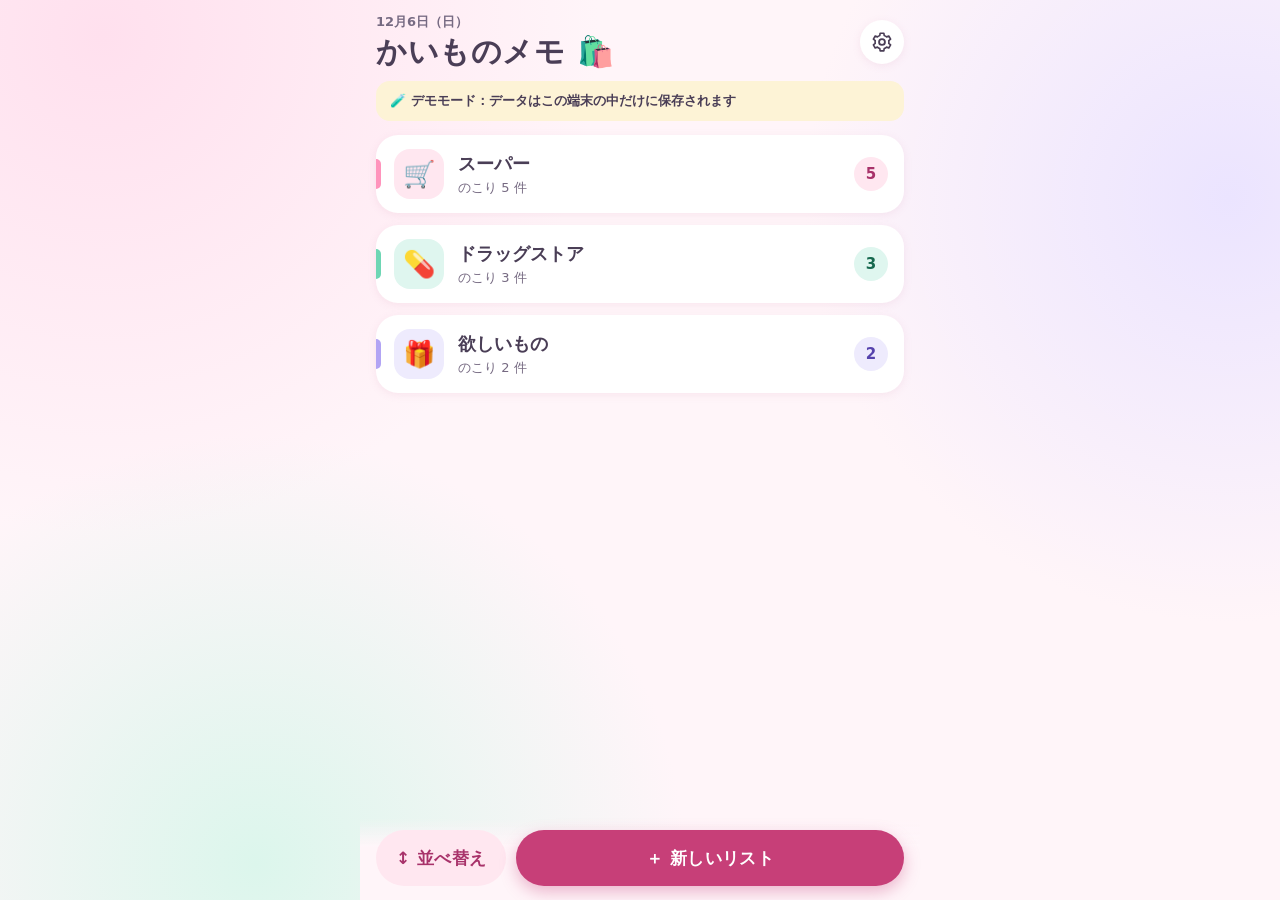
==== index.html @ 65da331c "かいものメモを更新" ====
<!doctype html>
<html lang="ja">
<head>
  <meta charset="utf-8">
  <meta name="viewport" content="width=device-width, initial-scale=1, viewport-fit=cover">
  <!-- 読み込んでよい場所を限定する（入力された文字がスクリプトとして動く攻撃を防ぐ） -->
  <meta http-equiv="Content-Security-Policy" content="default-src 'self'; script-src 'self' https://cdn.jsdelivr.net; style-src 'self' 'unsafe-inline' https://fonts.googleapis.com; font-src 'self' https://fonts.gstatic.com; img-src 'self' blob: data:; connect-src 'self' https://*.supabase.co wss://*.supabase.co https://cdn.jsdelivr.net https://fonts.googleapis.com https://fonts.gstatic.com; worker-src 'self'; manifest-src 'self'; base-uri 'self'; form-action 'self'">
  <title>かいものメモ</title>
  <meta name="description" content="家族で共有できる、買い物・欲しいものリスト">
  <meta name="theme-color" content="#ffeaf3" media="(prefers-color-scheme: light)">
  <meta name="theme-color" content="#221c27" media="(prefers-color-scheme: dark)">
  <meta name="color-scheme" content="light dark">
  <meta name="mobile-web-app-capable" content="yes">
  <meta name="apple-mobile-web-app-capable" content="yes">
  <meta name="apple-mobile-web-app-status-bar-style" content="default">
  <meta name="apple-mobile-web-app-title" content="かいもの">
  <link rel="manifest" href="manifest.webmanifest">
  <link rel="icon" href="icons/icon.svg" type="image/svg+xml">
  <link rel="apple-touch-icon" href="icons/apple-touch-icon.png">
  <link rel="stylesheet" href="css/style.css">
  <script src="js/boot-guard.js"></script>
  <script src="config.js"></script>
  <script type="module" src="js/app.js"></script>
</head>
<body>
  <div id="app">
    <!-- ログイン（Supabase を設定したときだけ表示） -->
    <section id="view-auth" class="view view-auth" hidden>
      <div class="auth-hero">
        <div class="auth-logo" aria-hidden="true"><img src="icons/icon.svg" alt="" width="96" height="96"></div>
        <h1>かいものメモ</h1>
        <p>買い物・欲しいものリスト</p>
      </div>
      <form id="auth-form" class="auth-card" novalidate>
        <h2 id="auth-title">おかえりなさい</h2>
        <label class="field"><span class="field-label">メールアドレス</span>
          <input id="auth-email" type="email" inputmode="email" autocomplete="email" required placeholder="you@example.com"></label>
        <label class="field"><span class="field-label">パスワード（6文字以上）</span>
          <input id="auth-password" type="password" autocomplete="current-password" minlength="6" required></label>
        <p id="auth-msg" class="form-msg" role="alert"></p>
        <button id="auth-submit" class="btn btn-primary btn-block" type="submit">ログイン</button>
        <button id="auth-toggle" class="btn btn-text" type="button">はじめての方は「新規登録」</button>
        <button id="auth-forgot" class="btn btn-text btn-small" type="button">パスワードを忘れたとき</button>
      </form>
    </section>

    <!-- リスト一覧 -->
    <section id="view-home" class="view view-home" hidden>
      <header class="topbar home-head">
        <div class="home-title">
          <p class="home-date" id="home-date"></p>
          <h1>かいものメモ <span aria-hidden="true">🛍️</span></h1>
        </div>
        <span class="sync-pill" hidden></span>
        <button type="button" class="icon-btn" id="btn-settings" aria-label="設定">
          <svg viewBox="0 0 24 24" aria-hidden="true"><path d="M12 15.2a3.2 3.2 0 1 0 0-6.4 3.2 3.2 0 0 0 0 6.4z" fill="none" stroke="currentColor" stroke-width="2"/><path d="M19.4 13.5a7.7 7.7 0 0 0 0-3l2-1.6-2-3.4-2.4.9a7.6 7.6 0 0 0-2.6-1.5L14 2.4h-4l-.4 2.5A7.6 7.6 0 0 0 7 6.4l-2.4-.9-2 3.4 2 1.6a7.7 7.7 0 0 0 0 3l-2 1.6 2 3.4 2.4-.9a7.6 7.6 0 0 0 2.6 1.5l.4 2.5h4l.4-2.5a7.6 7.6 0 0 0 2.6-1.5l2.4.9 2-3.4z" fill="none" stroke="currentColor" stroke-width="1.8" stroke-linejoin="round"/></svg>
        </button>
      </header>
      <p class="demo-banner" id="demo-banner" hidden>🧪 デモモード：データはこの端末の中だけに保存されます</p>
      <main class="home-main">
        <ul class="list-cards" id="list-cards"></ul>
        <div class="empty" id="home-empty" hidden>
          <div class="empty-art" aria-hidden="true">📝<span class="empty-spark">✨</span></div>
          <p class="empty-title">リストをつくってみよう</p>
          <p class="empty-sub">下の「＋ 新しいリスト」から<br>「スーパー」や「欲しいもの」をつくれます</p>
        </div>
      </main>
      <footer class="bottom-bar">
        <button type="button" class="btn btn-soft" id="btn-reorder" hidden>↕️ 並べ替え</button>
        <button type="button" class="btn btn-primary btn-grow" id="btn-new-list">＋ 新しいリスト</button>
      </footer>
    </section>

    <!-- リストの中身 -->
    <section id="view-list" class="view view-list" hidden data-color="pink">
      <div class="list-top">
        <header class="topbar list-head">
          <button type="button" class="icon-btn" id="btn-back" aria-label="リスト一覧へ戻る">
            <svg viewBox="0 0 24 24" aria-hidden="true"><path d="M15 5l-7 7 7 7" fill="none" stroke="currentColor" stroke-width="2.6" stroke-linecap="round" stroke-linejoin="round"/></svg>
          </button>
          <h1 class="list-title"><span id="list-emoji" aria-hidden="true"></span><span id="list-name"></span></h1>
          <span class="sync-pill" hidden></span>
          <button type="button" class="icon-btn" id="btn-list-menu" aria-label="リストのメニュー">
            <svg viewBox="0 0 24 24" aria-hidden="true"><circle cx="5" cy="12" r="2" fill="currentColor"/><circle cx="12" cy="12" r="2" fill="currentColor"/><circle cx="19" cy="12" r="2" fill="currentColor"/></svg>
          </button>
        </header>
        <form class="quick-add" id="quick-add" autocomplete="off">
          <span class="quick-plus" aria-hidden="true">＋</span>
          <input id="quick-input" type="text" placeholder="アイテムを追加（名前だけでOK）" enterkeyhint="enter" maxlength="200" aria-label="追加するアイテムの名前">
          <button class="quick-submit" type="submit">追加</button>
          <div class="suggest" id="suggest" hidden></div>
        </form>
      </div>
      <main class="items" id="items"></main>
      <footer class="list-foot">
        <button type="button" class="btn btn-soft" id="btn-clear-checked" hidden>🧹 チェック済みを削除</button>
      </footer>
      <button type="button" class="fab" id="fab-add" aria-label="詳しく入力して追加">
        <svg viewBox="0 0 24 24" aria-hidden="true"><path d="M12 5v14M5 12h14" fill="none" stroke="currentColor" stroke-width="3" stroke-linecap="round"/></svg>
      </button>
    </section>
  </div>

  <div id="sheet-root"></div>
  <div id="toast-root" aria-live="polite"></div>
  <div id="viewer" class="viewer" hidden>
    <img alt="写真の拡大表示">
    <span class="viewer-hint">タップで閉じる</span>
  </div>
  <div id="boot" class="boot" aria-hidden="true"><img src="icons/icon.svg" alt="" width="88" height="88"></div>
  <div id="fatal" class="fatal" hidden>
    <p>😢 起動できませんでした。ページを読み込み直してみてください。</p>
    <pre></pre>
    <button type="button" class="btn btn-primary" id="fatal-reload">読み込み直す</button>
  </div>
  <noscript><p class="fatal">このアプリを使うには、JavaScript を有効にしてください。</p></noscript>
</body>
</html>
---- css/style.css ----
/* かいものメモ：見た目の設定
   - パステルカラー（ピンク・ミント・ラベンダー系）、角丸のカード、やわらかい影
   - 色は :root の変数（トークン）で決め、ダークモードでは変数だけを差し替える
   - リストのテーマカラーは [data-color="…"] で切り替える
     --c：やさしい色（飾り）／--c-deep：白い文字をのせられる濃い色（ボタン）／--c-ink：うすい背景の上の文字の色 */

/* ---------- 色・大きさのトークン ---------- */
:root {
  --font: "M PLUS Rounded 1c", "Hiragino Maru Gothic ProN", "Hiragino Sans", "Yu Gothic UI", "Meiryo", system-ui, sans-serif;
  --bg: #fff5f9;
  --blob-1: #ffe0ee;
  --blob-2: #dcf6ec;
  --blob-3: #ebe4ff;
  --surface: #ffffff;
  --surface-2: #fdf3f8;
  --surface-3: #f7ebf2;
  --text: #4a3e56;
  --text-sub: #766a82;
  --text-faint: #a99db4;
  --line: #f1e3ec;
  --shadow-sm: 0 2px 8px rgba(196, 120, 160, .12);
  --shadow: 0 8px 22px rgba(196, 120, 160, .18);
  --shadow-lg: 0 16px 40px rgba(150, 90, 140, .25);
  --danger: #e2486a;
  --danger-soft: #ffe1e8;
  --ok: #1b7f62;
  --radius: 22px;
  --radius-md: 18px;
  --radius-sm: 14px;
  --max: 560px;
  --c: #ff94bc;
  --c-deep: #c73f78;
  --c-ink: #a8326a;
  color-scheme: light;
}

@media (prefers-color-scheme: dark) {
  :root:not([data-theme="light"]) {
    --bg: #1f1a24;
    --blob-1: #3a2433;
    --blob-2: #1e3530;
    --blob-3: #2c2645;
    --surface: #2b2431;
    --surface-2: #322a39;
    --surface-3: #3a3142;
    --text: #f4ebf7;
    --text-sub: #c3b5cd;
    --text-faint: #8e819b;
    --line: #41374a;
    --shadow-sm: 0 2px 8px rgba(0, 0, 0, .30);
    --shadow: 0 8px 22px rgba(0, 0, 0, .38);
    --shadow-lg: 0 16px 40px rgba(0, 0, 0, .5);
    --danger: #ff8aa2;
    --danger-soft: #4a2531;
    --ok: #7fe0c0;
    color-scheme: dark;
  }
  :root:not([data-theme="light"]) [data-color],
  :root:not([data-theme="light"]) {
    --c-ink: color-mix(in srgb, var(--c) 55%, #ffffff);
  }
}

:root[data-theme="dark"] {
  --bg: #1f1a24;
  --blob-1: #3a2433;
  --blob-2: #1e3530;
  --blob-3: #2c2645;
  --surface: #2b2431;
  --surface-2: #322a39;
  --surface-3: #3a3142;
  --text: #f4ebf7;
  --text-sub: #c3b5cd;
  --text-faint: #8e819b;
  --line: #41374a;
  --shadow-sm: 0 2px 8px rgba(0, 0, 0, .30);
  --shadow: 0 8px 22px rgba(0, 0, 0, .38);
  --shadow-lg: 0 16px 40px rgba(0, 0, 0, .5);
  --danger: #ff8aa2;
  --danger-soft: #4a2531;
  --ok: #7fe0c0;
  color-scheme: dark;
}
:root[data-theme="dark"] [data-color],
:root[data-theme="dark"] {
  --c-ink: color-mix(in srgb, var(--c) 55%, #ffffff);
}

/* リストのテーマカラー（8色） */
[data-color="pink"]     { --c: #ff94bc; --c-deep: #c73f78; --c-ink: #a8326a; }
[data-color="peach"]    { --c: #ffad85; --c-deep: #b85a2a; --c-ink: #9a4a1f; }
[data-color="lemon"]    { --c: #f5cf55; --c-deep: #8a6d00; --c-ink: #725a00; }
[data-color="mint"]     { --c: #6ed6b4; --c-deep: #1b7f62; --c-ink: #17694f; }
[data-color="sky"]      { --c: #82c0f7; --c-deep: #2f73b5; --c-ink: #245d94; }
[data-color="lavender"] { --c: #b2a4f4; --c-deep: #6a55c8; --c-ink: #5643ad; }
[data-color="lilac"]    { --c: #e6a3dc; --c-deep: #a3449a; --c-ink: #8a3582; }
[data-color="cocoa"]    { --c: #cfae92; --c-deep: #8a5f3d; --c-ink: #74502f; }

/* うすい背景色とチェックの色は、テーマカラーから計算する */
:root, [data-color] {
  --c-soft: color-mix(in srgb, var(--c) 22%, var(--surface));
  --c-softer: color-mix(in srgb, var(--c) 10%, var(--surface));
  --c-check: color-mix(in srgb, var(--c) 55%, var(--c-deep));
}

/* ---------- 基本 ---------- */
*, *::before, *::after { box-sizing: border-box; }
html { -webkit-text-size-adjust: 100%; text-size-adjust: 100%; }
body {
  margin: 0;
  min-height: 100vh;
  min-height: 100dvh;
  font-family: var(--font);
  font-size: 16px;
  line-height: 1.55;
  color: var(--text);
  background-color: var(--bg);
  background-image:
    radial-gradient(circle at 8% 4%, var(--blob-1) 0, transparent 34%),
    radial-gradient(circle at 96% 22%, var(--blob-3) 0, transparent 30%),
    radial-gradient(circle at 20% 96%, var(--blob-2) 0, transparent 32%);
  background-attachment: fixed;
  -webkit-tap-highlight-color: transparent;
  -webkit-font-smoothing: antialiased;
}
body.has-sheet { overflow: hidden; }
[hidden] { display: none !important; }
button, input, textarea { font: inherit; color: inherit; }
button { cursor: pointer; -webkit-user-select: none; user-select: none; }
button:disabled { cursor: default; opacity: .45; }
:focus-visible { outline: 3px solid color-mix(in srgb, var(--c-deep) 60%, transparent); outline-offset: 2px; }
svg { display: block; }
h1, h2, h3, p { margin: 0; }
ul { list-style: none; margin: 0; padding: 0; }
.visually-hidden {
  position: absolute !important; width: 1px; height: 1px; padding: 0; margin: -1px;
  overflow: hidden; clip: rect(0 0 0 0); white-space: nowrap; border: 0; opacity: 0;
}

.view {
  max-width: var(--max);
  margin: 0 auto;
  min-height: 100vh;
  min-height: 100dvh;
  display: flex;
  flex-direction: column;
  padding-left: env(safe-area-inset-left);
  padding-right: env(safe-area-inset-right);
}

/* ---------- ボタン・入力欄など共通部品 ---------- */
.btn {
  display: inline-flex; align-items: center; justify-content: center; gap: 6px;
  min-height: 50px; padding: 0 20px;
  border: 0; border-radius: 999px;
  font-weight: 700; font-size: 16px; letter-spacing: .02em;
  transition: transform .12s ease, box-shadow .2s ease, background-color .2s ease;
}
.btn:active { transform: scale(.97); }
.btn-primary { background: var(--c-deep); color: #fff; box-shadow: 0 6px 16px color-mix(in srgb, var(--c-deep) 35%, transparent); }
.btn-soft { background: var(--c-soft); color: var(--c-ink); }
.btn-danger { background: var(--danger); color: #fff; }
.btn-danger-soft { background: var(--danger-soft); color: var(--danger); }
.btn-text { background: none; color: var(--c-ink); min-height: 44px; font-weight: 600; }
.btn-small { font-size: 14px; }
.btn-block { width: 100%; }
.btn-grow { flex: 1; }

.icon-btn {
  display: inline-grid; place-items: center;
  width: 44px; height: 44px; flex: 0 0 auto;
  border: 0; border-radius: 50%;
  background: var(--surface); color: var(--text);
  box-shadow: var(--shadow-sm);
  font-size: 18px;
  transition: transform .12s ease;
}
.icon-btn:active { transform: scale(.92); }
.icon-btn svg { width: 22px; height: 22px; }
.icon-btn.small { width: 36px; height: 36px; font-size: 14px; box-shadow: none; background: var(--surface-3); }

.field { display: flex; flex-direction: column; gap: 6px; margin-bottom: 16px; min-width: 0; }
.field-label { font-size: 13px; font-weight: 700; color: var(--text-sub); padding-left: 4px; }
.field input, .field textarea {
  width: 100%;
  min-height: 50px;
  padding: 12px 16px;
  border: 2px solid var(--line);
  border-radius: var(--radius-sm);
  background: var(--surface);
  font-size: 16px; /* 16px より小さいと iPhone で画面が拡大される */
  transition: border-color .15s ease, box-shadow .15s ease;
}
.field textarea { resize: vertical; min-height: 64px; line-height: 1.5; }
.field input:focus, .field textarea:focus { outline: none; border-color: var(--c); box-shadow: 0 0 0 4px var(--c-soft); }
.field input::placeholder, .field textarea::placeholder { color: var(--text-faint); }
.field-row { display: flex; gap: 12px; }
.field-row > .field { flex: 1; }
.field-price { flex: 0 0 38% !important; }

.chips { display: flex; flex-wrap: wrap; gap: 8px; }
.chip {
  min-height: 40px; padding: 6px 14px;
  border: 2px solid transparent; border-radius: 999px;
  background: var(--surface-3); color: var(--text);
  font-size: 14px; font-weight: 600; white-space: nowrap;
  transition: background-color .15s ease, border-color .15s ease, transform .12s ease;
}
.chip:active { transform: scale(.95); }
.chip.is-on { background: var(--c-soft); border-color: var(--c); color: var(--c-ink); }
.chip-add { background: none; border: 2px dashed var(--line); color: var(--text-sub); }

.badge {
  flex: 0 0 auto;
  padding: 2px 10px; border-radius: 999px;
  background: var(--c-soft); color: var(--c-ink);
  font-size: 12px; font-weight: 700;
}
.badge-soft { background: var(--surface-3); color: var(--text-sub); }

/* ---------- 上のバー ---------- */
.topbar {
  display: flex; align-items: center; gap: 10px;
  padding: calc(12px + env(safe-area-inset-top)) 16px 10px;
}
.sync-pill {
  flex: 0 0 auto;
  padding: 4px 10px; border-radius: 999px;
  background: var(--surface); box-shadow: var(--shadow-sm);
  font-size: 12px; font-weight: 700; color: var(--text-sub);
  white-space: nowrap;
}
.sync-pill[data-state="error"] { color: var(--danger); }

/* ---------- リスト一覧 ---------- */
.home-title { flex: 1; min-width: 0; }
.home-date { font-size: 13px; font-weight: 700; color: var(--text-sub); }
.home-title h1 { font-size: 26px; font-weight: 800; letter-spacing: .02em; line-height: 1.3; }
.demo-banner {
  margin: 0 16px 6px; padding: 10px 14px;
  border-radius: var(--radius-sm);
  background: color-mix(in srgb, #f5cf55 24%, var(--surface));
  color: var(--text); font-size: 13px; font-weight: 600;
}
.home-main { flex: 1; padding: 8px 16px calc(110px + env(safe-area-inset-bottom)); }
.list-cards { display: flex; flex-direction: column; gap: 12px; position: relative; }
.list-card {
  position: relative;
  display: flex; align-items: center;
  background: var(--surface);
  border-radius: var(--radius);
  box-shadow: var(--shadow-sm);
  transition: transform .15s ease, box-shadow .2s ease;
}
.list-card:active { transform: scale(.985); }
.list-card::before {
  content: ""; position: absolute; left: 0; top: 24px; bottom: 24px; width: 5px;
  border-radius: 0 6px 6px 0; background: var(--c);
}
.lc-link {
  flex: 1; min-width: 0;
  display: flex; align-items: center; gap: 14px;
  padding: 14px 8px 14px 18px; min-height: 76px;
  color: inherit; text-decoration: none;
}
.lc-emoji {
  flex: 0 0 auto; display: grid; place-items: center;
  width: 50px; height: 50px; border-radius: 16px;
  background: var(--c-soft); font-size: 26px;
}
.lc-body { display: flex; flex-direction: column; min-width: 0; }
.lc-name { font-size: 18px; font-weight: 700; overflow: hidden; text-overflow: ellipsis; white-space: nowrap; }
.lc-sub { font-size: 13px; color: var(--text-sub); display: flex; flex-wrap: wrap; gap: 4px 10px; }
.lc-shared { color: var(--c-ink); font-weight: 700; }
.lc-count {
  flex: 0 0 auto; margin-right: 16px;
  min-width: 34px; height: 34px; padding: 0 10px;
  display: grid; place-items: center;
  border-radius: 999px; background: var(--c-soft); color: var(--c-ink);
  font-weight: 800; font-size: 15px;
}
.lc-count:empty { display: none; }
.lc-count.is-zero { background: color-mix(in srgb, var(--ok) 15%, var(--surface)); color: var(--ok); }
.lc-reorder { display: flex; align-items: center; gap: 6px; margin-right: 10px; }
.lc-handle {
  display: grid; place-items: center; width: 40px; height: 44px;
  font-size: 22px; color: var(--text-sub); cursor: grab; touch-action: none;
}
.list-cards.is-reorder .list-card { box-shadow: var(--shadow-sm), 0 0 0 2px var(--c-soft) inset; }
.list-card.is-dragging { z-index: 5; box-shadow: var(--shadow-lg); transition: none; }

.bottom-bar {
  position: fixed; left: 0; right: 0; bottom: 0; z-index: 20;
  max-width: var(--max); margin: 0 auto;
  display: flex; gap: 10px;
  padding: 12px 16px calc(14px + env(safe-area-inset-bottom));
  background: linear-gradient(to top, var(--bg) 65%, transparent);
}
.bottom-bar .btn { min-height: 56px; font-size: 17px; }
#btn-reorder.is-active { background: var(--c-deep); color: #fff; }

/* ---------- リストの中身 ---------- */
.list-top {
  position: sticky; top: 0; z-index: 15;
  background: linear-gradient(to bottom, color-mix(in srgb, var(--c) 30%, var(--bg)) 0%, color-mix(in srgb, var(--c) 14%, var(--bg)) 70%, color-mix(in srgb, var(--c) 0%, var(--bg)) 100%);
  padding-bottom: 12px;
  border-radius: 0 0 26px 26px;
}
.list-title {
  flex: 1; min-width: 0;
  display: flex; align-items: center; gap: 8px;
  font-size: 22px; font-weight: 800;
}
#list-emoji { font-size: 26px; }
#list-name { overflow: hidden; text-overflow: ellipsis; white-space: nowrap; }

.quick-add {
  position: relative;
  display: flex; align-items: center; gap: 4px;
  margin: 2px 16px 0; padding: 5px 5px 5px 14px;
  background: var(--surface); border-radius: 999px;
  box-shadow: var(--shadow);
  border: 2px solid transparent;
  transition: border-color .15s ease;
}
.quick-add:focus-within { border-color: var(--c); }
.quick-plus { color: var(--c-deep); font-weight: 800; font-size: 20px; }
#quick-input {
  flex: 1; min-width: 0; min-height: 46px;
  border: 0; background: none; padding: 0 4px;
  font-size: 16px;
}
#quick-input:focus { outline: none; }
#quick-input::placeholder { color: var(--text-faint); }
.quick-submit {
  flex: 0 0 auto; min-height: 44px; padding: 0 18px;
  border: 0; border-radius: 999px;
  background: var(--c-deep); color: #fff; font-weight: 700;
}
.suggest {
  position: absolute; left: 0; right: 0; top: calc(100% + 8px); z-index: 30;
  max-height: 50vh; overflow: auto;
  padding: 8px;
  background: var(--surface); border-radius: var(--radius-md);
  box-shadow: var(--shadow-lg);
  animation: fade-up .16s ease;
}
.suggest-head { font-size: 12px; font-weight: 700; color: var(--text-sub); padding: 4px 6px 8px; }
.suggest-row {
  display: flex; align-items: center; gap: 10px; width: 100%;
  min-height: 46px; padding: 6px 10px;
  border: 0; border-radius: 12px; background: none; text-align: left;
}
.suggest-row:hover, .suggest-row:active { background: var(--c-softer); }
.s-name { flex: 1; font-weight: 600; }
.s-tag { font-size: 11px; color: var(--text-sub); background: var(--surface-3); padding: 2px 8px; border-radius: 999px; }

.items { flex: 1; padding: 4px 16px calc(150px + env(safe-area-inset-bottom)); }
.group { margin-top: 14px; }
.group-title {
  display: flex; align-items: center; gap: 8px;
  margin: 0 4px 8px;
  font-size: 14px; font-weight: 700; color: var(--text-sub);
}
.g-emoji {
  display: grid; place-items: center;
  width: 28px; height: 28px; border-radius: 10px;
  background: var(--surface); box-shadow: var(--shadow-sm); font-size: 16px;
}
.g-count {
  margin-left: 2px; padding: 0 8px; border-radius: 999px;
  background: var(--surface-3); font-size: 12px; line-height: 20px;
}
.cards { display: flex; flex-direction: column; gap: 8px; }

.item-wrap { position: relative; border-radius: var(--radius-md); }
.item-bg {
  position: absolute; inset: 0;
  display: flex; align-items: center; justify-content: flex-end;
  padding-right: 22px; border-radius: var(--radius-md);
  background: var(--danger-soft); color: var(--danger);
  font-weight: 800; opacity: 0;
  transition: background-color .15s ease, color .15s ease;
}
.item-wrap.is-swiping .item-bg, .item-wrap.is-removing .item-bg { opacity: 1; }
.item-wrap.will-delete .item-bg { background: var(--danger); color: #fff; }
.item {
  position: relative;
  display: flex; align-items: center;
  min-height: 64px;
  background: var(--surface);
  border-radius: var(--radius-md);
  box-shadow: var(--shadow-sm);
  touch-action: pan-y;
  transition: transform .22s ease, opacity .25s ease, background-color .25s ease;
}
.item-wrap.is-swiping .item { transition: none; }
.item-wrap.is-removing { animation: collapse .25s ease .15s forwards; }

.check {
  position: relative;
  flex: 0 0 60px; align-self: stretch;
  display: grid; place-items: center;
  border: 0; background: none; padding: 0;
}
.check svg {
  width: 30px; height: 30px; padding: 3px;
  border: 2.5px solid var(--c);
  border-radius: 50%;
  color: transparent;
  background: var(--surface);
  transition: background-color .2s ease, color .2s ease, border-color .2s ease;
}
.check:hover svg { color: var(--c-soft); }
.is-checked .check svg, .is-checking .check svg { background: var(--c-check); border-color: var(--c-check); color: #fff; }
.is-checking .check svg { animation: pop .42s cubic-bezier(.3, 1.6, .5, 1); }

.item-body {
  flex: 1; min-width: 0;
  display: flex; flex-direction: column; justify-content: center;
  align-self: stretch;
  padding: 10px 12px 10px 0;
  border: 0; background: none; text-align: left;
}
.item-name { display: flex; align-items: center; gap: 8px; min-width: 0; font-size: 17px; font-weight: 600; }
.name-text {
  overflow: hidden; text-overflow: ellipsis; white-space: nowrap;
  background: linear-gradient(var(--c-check), var(--c-check)) no-repeat 0 58% / 0 2px;
  transition: background-size .35s ease;
}
.is-checking .name-text { background-size: 100% 2px; }
.qty {
  flex: 0 0 auto;
  padding: 1px 9px; border-radius: 999px;
  background: var(--c-soft); color: var(--c-ink);
  font-size: 13px; font-weight: 800;
}
.item-meta {
  font-size: 13px; color: var(--text-sub);
  overflow: hidden; text-overflow: ellipsis; white-space: nowrap;
}
.dot { margin: 0 2px; color: var(--text-faint); }
.thumb {
  flex: 0 0 auto;
  width: 48px; height: 48px; margin-right: 10px; padding: 0;
  border: 0; border-radius: 14px; overflow: hidden;
  background: var(--surface-3);
  box-shadow: 0 0 0 2px var(--surface), 0 0 0 4px var(--c-soft);
}
.thumb img { width: 100%; height: 100%; object-fit: cover; display: block; }
.thumb img:not([src]) { visibility: hidden; }
.thumb.is-missing::after { content: "📷"; display: grid; place-items: center; height: 100%; font-size: 20px; opacity: .6; }

.is-checked .item { background: var(--surface-2); box-shadow: none; opacity: .62; }
.is-checked .name-text { text-decoration: line-through; text-decoration-color: var(--c-check); text-decoration-thickness: 2px; background: none; }
.is-checked .thumb { filter: grayscale(.4); }

.item-wrap.is-new .item { animation: pop-in .38s cubic-bezier(.3, 1.4, .5, 1); }
.item-wrap.is-flash .item { animation: flash 1s ease; }

.done-group { margin-top: 26px; }
.collapse-btn {
  display: flex; align-items: center; gap: 8px;
  border: 0; background: none; padding: 4px 0;
  font-weight: 700; color: var(--text-sub); font-size: 14px;
}
.chev { transition: transform .2s ease; }
.done-group.is-collapsed .chev { transform: rotate(-90deg); }
.all-done {
  margin-top: 18px; padding: 14px 16px;
  border-radius: var(--radius-md);
  background: var(--c-soft); color: var(--c-ink);
  text-align: center; font-weight: 700;
}

.list-foot {
  position: fixed; left: 0; right: 0; bottom: 0; z-index: 20;
  max-width: var(--max); margin: 0 auto;
  display: flex; align-items: center;
  padding: 12px 96px calc(16px + env(safe-area-inset-bottom)) 16px;
  pointer-events: none;
}
.list-foot .btn { pointer-events: auto; box-shadow: var(--shadow); background: var(--surface); }
.fab {
  position: fixed; z-index: 21;
  right: calc(max(0px, (100vw - var(--max)) / 2) + 18px);
  bottom: calc(16px + env(safe-area-inset-bottom));
  width: 64px; height: 64px;
  display: grid; place-items: center;
  border: 0; border-radius: 50%;
  background: linear-gradient(140deg, var(--c), var(--c-deep));
  color: #fff;
  box-shadow: 0 10px 24px color-mix(in srgb, var(--c-deep) 45%, transparent);
  transition: transform .15s ease;
}
.fab svg { width: 30px; height: 30px; }
.fab:active { transform: scale(.92) rotate(90deg); }

/* ---------- 空のとき ---------- */
.empty { text-align: center; padding: 56px 20px 20px; }
.empty-art {
  position: relative; display: inline-grid; place-items: center;
  width: 128px; height: 128px; border-radius: 44px;
  background: var(--c-soft); font-size: 64px;
  box-shadow: var(--shadow-sm);
  animation: float 3.2s ease-in-out infinite;
}
.empty-spark { position: absolute; top: -6px; right: -8px; font-size: 30px; animation: twinkle 1.8s ease-in-out infinite; }
.empty-title { margin-top: 20px; font-size: 19px; font-weight: 800; }
.empty-sub { margin-top: 6px; color: var(--text-sub); font-size: 14px; }

/* ---------- 下から出るシート ---------- */
.sheet-layer { position: fixed; inset: 0; z-index: 50; }
.sheet-backdrop {
  position: absolute; inset: 0;
  background: rgba(60, 30, 60, .35);
  opacity: 0; transition: opacity .24s ease;
}
.sheet {
  position: absolute; left: 0; right: 0; bottom: 0;
  max-width: var(--max); margin: 0 auto;
  max-height: 92vh; max-height: 92dvh;
  display: flex; flex-direction: column;
  background: var(--surface);
  border-radius: 28px 28px 0 0;
  box-shadow: var(--shadow-lg);
  transform: translateY(105%);
  transition: transform .28s cubic-bezier(.2, .9, .3, 1);
}
.sheet-layer.is-open .sheet-backdrop { opacity: 1; }
.sheet-layer.is-open .sheet { transform: translateY(0); }
.sheet-grab { width: 44px; height: 5px; border-radius: 999px; background: var(--line); margin: 10px auto 0; flex: 0 0 auto; }
.sheet-head { display: flex; align-items: center; gap: 10px; padding: 8px 16px 6px 22px; flex: 0 0 auto; }
.sheet-head h2 { flex: 1; font-size: 19px; font-weight: 800; overflow: hidden; text-overflow: ellipsis; white-space: nowrap; }
.sheet-close { box-shadow: none; background: var(--surface-3); width: 40px; height: 40px; font-size: 15px; }
.sheet-body { overflow: auto; padding: 10px 20px calc(20px + env(safe-area-inset-bottom)); overscroll-behavior: contain; }
.sheet-actions { display: flex; gap: 10px; margin-top: 8px; }
.sheet-actions .btn { flex: 1; }
.confirm-msg { color: var(--text); margin-bottom: 14px; line-height: 1.7; }

.menu { display: flex; flex-direction: column; gap: 6px; }
.menu-row {
  display: flex; align-items: center; gap: 14px;
  min-height: 56px; padding: 0 14px;
  border: 0; border-radius: var(--radius-sm);
  background: var(--surface-2); text-align: left;
  font-size: 16px; font-weight: 600;
}
.menu-row:active { background: var(--c-soft); }
.menu-row.is-danger { color: var(--danger); }
.menu-icon { font-size: 22px; width: 28px; text-align: center; }

/* 品目のシート */
.item-form.is-busy { opacity: .6; pointer-events: none; }
.stepper {
  display: flex; align-items: center;
  border: 2px solid var(--line); border-radius: var(--radius-sm);
  background: var(--surface); overflow: hidden;
}
.stepper:focus-within { border-color: var(--c); }
.stepper input { border: 0 !important; box-shadow: none !important; text-align: center; min-height: 46px; border-radius: 0; }
.step-btn {
  flex: 0 0 52px; height: 50px;
  border: 0; background: var(--c-softer); color: var(--c-ink);
  font-size: 22px; font-weight: 800;
}
.photo-field { display: flex; flex-direction: column; gap: 10px; }
.photo-preview {
  position: relative; align-self: flex-start;
  width: 132px; height: 132px; border-radius: 22px; overflow: hidden;
  box-shadow: 0 0 0 3px var(--surface), 0 0 0 6px var(--c-soft);
}
.photo-preview img { width: 100%; height: 100%; object-fit: cover; }
.photo-remove {
  position: absolute; top: 6px; right: 6px;
  width: 32px; height: 32px; border-radius: 50%; border: 0;
  background: rgba(0, 0, 0, .55); color: #fff; font-size: 14px;
}
.photo-buttons { display: flex; gap: 10px; }
.photo-buttons .btn { flex: 1; padding: 0 12px; font-size: 15px; position: relative; }

/* リストのシート */
.list-preview {
  display: flex; align-items: center; gap: 14px;
  margin-bottom: 18px; padding: 14px 16px;
  border-radius: var(--radius);
  background: var(--c-soft);
  transition: background-color .2s ease;
}
.list-preview .lc-emoji { background: var(--surface); }
.lp-name { font-size: 18px; font-weight: 800; color: var(--c-ink); overflow: hidden; text-overflow: ellipsis; white-space: nowrap; }
.swatches { display: flex; flex-wrap: wrap; gap: 12px; }
.swatch {
  width: 42px; height: 42px; border-radius: 50%;
  border: 3px solid var(--surface);
  background: var(--c);
  box-shadow: 0 0 0 2px var(--line);
  transition: transform .12s ease, box-shadow .15s ease;
}
.swatch.is-on { box-shadow: 0 0 0 3px var(--c-deep); transform: scale(1.08); }
.emoji-grid { display: grid; grid-template-columns: repeat(auto-fill, minmax(46px, 1fr)); gap: 8px; }
.emoji-btn {
  height: 48px; border: 2px solid transparent; border-radius: 14px;
  background: var(--surface-2); font-size: 24px; line-height: 1;
}
.emoji-btn.is-on { border-color: var(--c); background: var(--c-soft); }

/* 共有・設定・カテゴリ */
.notice { padding: 16px; border-radius: var(--radius-sm); background: var(--surface-2); line-height: 1.8; font-size: 15px; }
.sub-title { font-size: 13px; font-weight: 700; color: var(--text-sub); margin: 0 4px 8px; }
.members { display: flex; flex-direction: column; gap: 8px; margin-bottom: 18px; }
.member {
  display: flex; align-items: center; gap: 10px;
  padding: 10px 12px; border-radius: var(--radius-sm); background: var(--surface-2);
}
.member.muted { color: var(--text-sub); justify-content: center; }
.avatar {
  flex: 0 0 auto; display: grid; place-items: center;
  width: 38px; height: 38px; border-radius: 50%;
  background: var(--c-soft); color: var(--c-ink); font-weight: 800;
}
.m-email { flex: 1; min-width: 0; overflow: hidden; text-overflow: ellipsis; white-space: nowrap; font-size: 15px; }
.m-email small { color: var(--text-sub); }
.hint { margin-top: 12px; font-size: 13px; color: var(--text-sub); line-height: 1.7; }

.set-group { margin-bottom: 22px; }
.set-group h3 { font-size: 13px; font-weight: 700; color: var(--text-sub); margin: 0 4px 8px; }
.set-row {
  display: flex; align-items: center; justify-content: space-between; width: 100%;
  min-height: 54px; padding: 0 16px; margin-bottom: 6px;
  border: 0; border-radius: var(--radius-sm); background: var(--surface-2);
  font-size: 16px; font-weight: 600; text-align: left;
}
.set-text { font-size: 14px; line-height: 1.8; color: var(--text); margin-bottom: 10px; }
.segmented { display: flex; padding: 4px; gap: 4px; border-radius: 999px; background: var(--surface-3); }
.seg { flex: 1; min-height: 44px; border: 0; border-radius: 999px; background: none; font-weight: 700; color: var(--text-sub); }
.seg.is-on { background: var(--surface); color: var(--c-ink); box-shadow: var(--shadow-sm); }
.version { text-align: center; font-size: 12px; color: var(--text-faint); }

.cat-manage { display: flex; flex-direction: column; gap: 6px; margin-bottom: 8px; }
.cat-row { display: flex; align-items: center; gap: 10px; min-height: 52px; padding: 6px 10px; border-radius: var(--radius-sm); background: var(--surface-2); }
.cat-emoji { font-size: 22px; width: 32px; text-align: center; }
.cat-name { flex: 1; font-weight: 600; }

/* ---------- トースト・写真の拡大・起動中 ---------- */
#toast-root {
  position: fixed; left: 0; right: 0; z-index: 70;
  bottom: calc(96px + env(safe-area-inset-bottom));
  display: flex; justify-content: center; pointer-events: none;
  padding: 0 16px;
}
.toast {
  display: flex; align-items: center; gap: 12px;
  max-width: calc(var(--max) - 32px);
  padding: 12px 12px 12px 18px; border-radius: 999px;
  background: #4a3e56; color: #fff;
  box-shadow: var(--shadow-lg);
  font-size: 15px; font-weight: 600;
  pointer-events: auto;
  opacity: 0; transform: translateY(16px) scale(.96);
  transition: opacity .2s ease, transform .25s cubic-bezier(.3, 1.4, .5, 1);
}
.toast.is-shown { opacity: 1; transform: none; }
.toast-msg { flex: 1; min-width: 0; }
.toast-btn {
  flex: 0 0 auto; min-height: 40px; padding: 0 16px;
  border: 0; border-radius: 999px;
  background: #ffd1e3; color: #7a1f4a; font-weight: 800;
}
:root[data-theme="dark"] .toast { background: #f4ebf7; color: #2b2431; }
@media (prefers-color-scheme: dark) {
  :root:not([data-theme="light"]) .toast { background: #f4ebf7; color: #2b2431; }
}

.viewer {
  position: fixed; inset: 0; z-index: 80;
  display: grid; place-items: center;
  padding: 20px; background: rgba(20, 10, 25, .86);
  opacity: 0; transition: opacity .2s ease;
}
.viewer.is-open { opacity: 1; }
.viewer img { max-width: 100%; max-height: 82vh; border-radius: 20px; box-shadow: var(--shadow-lg); }
.viewer-hint { position: absolute; bottom: calc(24px + env(safe-area-inset-bottom)); color: #fff; opacity: .7; font-size: 13px; }

.boot { position: fixed; inset: 0; z-index: 90; display: grid; place-items: center; background: var(--bg); }
.boot img { animation: float 1.6s ease-in-out infinite; border-radius: 24px; }
.fatal { position: fixed; inset: 0; z-index: 95; padding: 24px; background: var(--bg); overflow: auto; }
.fatal pre { white-space: pre-wrap; font-size: 12px; color: var(--text-sub); }

/* ---------- ログイン ---------- */
.view-auth { justify-content: center; padding: calc(24px + env(safe-area-inset-top)) 20px calc(24px + env(safe-area-inset-bottom)); }
.auth-hero { text-align: center; margin-bottom: 22px; }
.auth-logo img { display: inline-block; border-radius: 28px; box-shadow: var(--shadow); animation: float 3.2s ease-in-out infinite; }
.auth-hero h1 { margin-top: 14px; font-size: 28px; font-weight: 800; }
.auth-hero p { color: var(--text-sub); font-weight: 600; }
.auth-card { padding: 22px 20px 12px; background: var(--surface); border-radius: 28px; box-shadow: var(--shadow); display: flex; flex-direction: column; }
.auth-card h2 { font-size: 19px; font-weight: 800; margin-bottom: 16px; text-align: center; }
.form-msg { min-height: 22px; margin: -4px 4px 10px; font-size: 14px; font-weight: 600; color: var(--danger); }
.form-msg[data-kind="ok"] { color: var(--ok); }
.form-msg[data-kind="info"] { color: var(--text-sub); }

/* ---------- アニメーション ---------- */
@keyframes pop { 0% { transform: scale(1); } 40% { transform: scale(1.32); } 100% { transform: scale(1); } }
@keyframes pop-in { 0% { transform: scale(.9); opacity: 0; } 100% { transform: scale(1); opacity: 1; } }
@keyframes flash { 0%, 100% { box-shadow: var(--shadow-sm); } 30%, 70% { box-shadow: 0 0 0 4px var(--c); } }
@keyframes collapse { to { opacity: 0; height: 0; margin-top: -8px; } }
@keyframes fade-up { from { opacity: 0; transform: translateY(6px); } to { opacity: 1; transform: none; } }
@keyframes float { 0%, 100% { transform: translateY(0); } 50% { transform: translateY(-6px); } }
@keyframes twinkle { 0%, 100% { transform: scale(1) rotate(0); opacity: 1; } 50% { transform: scale(.75) rotate(20deg); opacity: .6; } }
@keyframes burst { 0% { transform: rotate(var(--a)) translateY(0) scale(1); opacity: 1; } 100% { transform: rotate(var(--a)) translateY(-26px) scale(.3); opacity: 0; } }

.burst { position: absolute; left: 50%; top: 50%; width: 0; height: 0; pointer-events: none; }
.burst i {
  position: absolute; left: -4px; top: -4px; width: 8px; height: 8px;
  border-radius: 50%; background: var(--c);
  animation: burst .6s ease-out forwards;
}
.burst i:nth-child(even) { background: #f5cf55; width: 6px; height: 6px; left: -3px; top: -3px; }

@media (prefers-reduced-motion: reduce) {
  *, *::before, *::after { animation-duration: .01ms !important; animation-iteration-count: 1 !important; transition-duration: .01ms !important; }
}

/* 広い画面（タブレット・パソコン）では、カードを少しゆったり */
@media (min-width: 600px) {
  .home-title h1 { font-size: 30px; }
  .sheet { border-radius: 28px; bottom: 24px; }
}
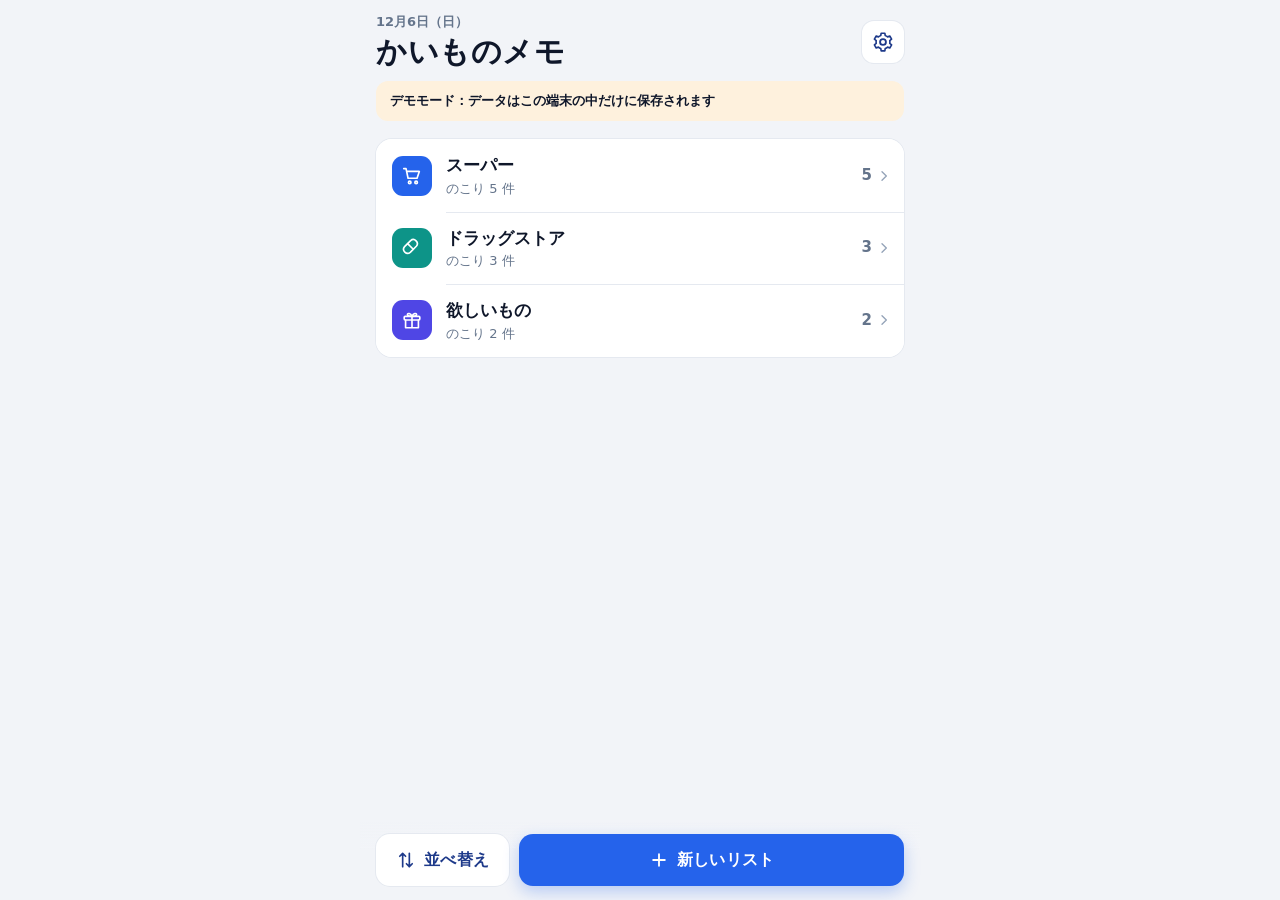
==== commit d805d614: "かいものメモを更新" ====
--- a/index.html
+++ b/index.html
@@ -7,8 +7,8 @@
   <meta http-equiv="Content-Security-Policy" content="default-src 'self'; script-src 'self' https://cdn.jsdelivr.net; style-src 'self' 'unsafe-inline' https://fonts.googleapis.com; font-src 'self' https://fonts.gstatic.com; img-src 'self' blob: data:; connect-src 'self' https://*.supabase.co wss://*.supabase.co https://cdn.jsdelivr.net https://fonts.googleapis.com https://fonts.gstatic.com; worker-src 'self'; manifest-src 'self'; base-uri 'self'; form-action 'self'">
   <title>かいものメモ</title>
   <meta name="description" content="家族で共有できる、買い物・欲しいものリスト">
-  <meta name="theme-color" content="#ffeaf3" media="(prefers-color-scheme: light)">
-  <meta name="theme-color" content="#221c27" media="(prefers-color-scheme: dark)">
+  <meta name="theme-color" content="#f2f4f8" media="(prefers-color-scheme: light)">
+  <meta name="theme-color" content="#0b1120" media="(prefers-color-scheme: dark)">
   <meta name="color-scheme" content="light dark">
   <meta name="mobile-web-app-capable" content="yes">
   <meta name="apple-mobile-web-app-capable" content="yes">
@@ -49,25 +49,29 @@
       <header class="topbar home-head">
         <div class="home-title">
           <p class="home-date" id="home-date"></p>
-          <h1>かいものメモ <span aria-hidden="true">🛍️</span></h1>
+          <h1>かいものメモ</h1>
         </div>
         <span class="sync-pill" hidden></span>
         <button type="button" class="icon-btn" id="btn-settings" aria-label="設定">
           <svg viewBox="0 0 24 24" aria-hidden="true"><path d="M12 15.2a3.2 3.2 0 1 0 0-6.4 3.2 3.2 0 0 0 0 6.4z" fill="none" stroke="currentColor" stroke-width="2"/><path d="M19.4 13.5a7.7 7.7 0 0 0 0-3l2-1.6-2-3.4-2.4.9a7.6 7.6 0 0 0-2.6-1.5L14 2.4h-4l-.4 2.5A7.6 7.6 0 0 0 7 6.4l-2.4-.9-2 3.4 2 1.6a7.7 7.7 0 0 0 0 3l-2 1.6 2 3.4 2.4-.9a7.6 7.6 0 0 0 2.6 1.5l.4 2.5h4l.4-2.5a7.6 7.6 0 0 0 2.6-1.5l2.4.9 2-3.4z" fill="none" stroke="currentColor" stroke-width="1.8" stroke-linejoin="round"/></svg>
         </button>
       </header>
-      <p class="demo-banner" id="demo-banner" hidden>🧪 デモモード：データはこの端末の中だけに保存されます</p>
+      <p class="demo-banner" id="demo-banner" hidden>デモモード：データはこの端末の中だけに保存されます</p>
       <main class="home-main">
         <ul class="list-cards" id="list-cards"></ul>
         <div class="empty" id="home-empty" hidden>
-          <div class="empty-art" aria-hidden="true">📝<span class="empty-spark">✨</span></div>
-          <p class="empty-title">リストをつくってみよう</p>
-          <p class="empty-sub">下の「＋ 新しいリスト」から<br>「スーパー」や「欲しいもの」をつくれます</p>
+          <div class="empty-art" aria-hidden="true">
+            <svg viewBox="0 0 24 24" fill="none" stroke="currentColor" stroke-width="1.8" stroke-linecap="round" stroke-linejoin="round"><path d="M9 6h11M9 12h11M9 18h11"/><path d="M4 6l1 1 2-2M4 12l1 1 2-2"/><path d="M4.5 17.5h2v2h-2z"/></svg>
+          </div>
+          <p class="empty-title">リストを作りましょう</p>
+          <p class="empty-sub">下の「新しいリスト」から<br>「スーパー」や「欲しいもの」を作れます</p>
         </div>
       </main>
       <footer class="bottom-bar">
-        <button type="button" class="btn btn-soft" id="btn-reorder" hidden>↕️ 並べ替え</button>
-        <button type="button" class="btn btn-primary btn-grow" id="btn-new-list">＋ 新しいリスト</button>
+        <button type="button" class="btn btn-soft" id="btn-reorder" hidden>並べ替え</button>
+        <button type="button" class="btn btn-primary btn-grow" id="btn-new-list">
+          <svg class="ui-ic" viewBox="0 0 24 24" aria-hidden="true"><path d="M12 5v14M5 12h14" fill="none" stroke="currentColor" stroke-width="2.2" stroke-linecap="round"/></svg>新しいリスト
+        </button>
       </footer>
     </section>
 
@@ -75,13 +79,14 @@
     <section id="view-list" class="view view-list" hidden data-color="pink">
       <div class="list-top">
         <header class="topbar list-head">
-          <button type="button" class="icon-btn" id="btn-back" aria-label="リスト一覧へ戻る">
-            <svg viewBox="0 0 24 24" aria-hidden="true"><path d="M15 5l-7 7 7 7" fill="none" stroke="currentColor" stroke-width="2.6" stroke-linecap="round" stroke-linejoin="round"/></svg>
+          <button type="button" class="icon-btn back-btn" id="btn-back" aria-label="リスト一覧へ戻る">
+            <svg viewBox="0 0 24 24" aria-hidden="true"><path d="M15 5l-7 7 7 7" fill="none" stroke="currentColor" stroke-width="2.4" stroke-linecap="round" stroke-linejoin="round"/></svg><span aria-hidden="true">リスト</span>
           </button>
           <h1 class="list-title"><span id="list-emoji" aria-hidden="true"></span><span id="list-name"></span></h1>
+          <p class="list-sub" id="list-sub"></p>
           <span class="sync-pill" hidden></span>
           <button type="button" class="icon-btn" id="btn-list-menu" aria-label="リストのメニュー">
-            <svg viewBox="0 0 24 24" aria-hidden="true"><circle cx="5" cy="12" r="2" fill="currentColor"/><circle cx="12" cy="12" r="2" fill="currentColor"/><circle cx="19" cy="12" r="2" fill="currentColor"/></svg>
+            <svg viewBox="0 0 24 24" aria-hidden="true"><circle cx="5.5" cy="12" r="1.7" fill="currentColor"/><circle cx="12" cy="12" r="1.7" fill="currentColor"/><circle cx="18.5" cy="12" r="1.7" fill="currentColor"/></svg>
           </button>
         </header>
         <form class="quick-add" id="quick-add" autocomplete="off">
@@ -93,10 +98,10 @@
       </div>
       <main class="items" id="items"></main>
       <footer class="list-foot">
-        <button type="button" class="btn btn-soft" id="btn-clear-checked" hidden>🧹 チェック済みを削除</button>
+        <button type="button" class="btn btn-soft" id="btn-clear-checked" hidden>チェック済みを削除</button>
       </footer>
       <button type="button" class="fab" id="fab-add" aria-label="詳しく入力して追加">
-        <svg viewBox="0 0 24 24" aria-hidden="true"><path d="M12 5v14M5 12h14" fill="none" stroke="currentColor" stroke-width="3" stroke-linecap="round"/></svg>
+        <svg viewBox="0 0 24 24" aria-hidden="true"><path d="M12 5v14M5 12h14" fill="none" stroke="currentColor" stroke-width="2.4" stroke-linecap="round"/></svg>
       </button>
     </section>
   </div>
@@ -109,7 +114,7 @@
   </div>
   <div id="boot" class="boot" aria-hidden="true"><img src="icons/icon.svg" alt="" width="88" height="88"></div>
   <div id="fatal" class="fatal" hidden>
-    <p>😢 起動できませんでした。ページを読み込み直してみてください。</p>
+    <p>起動できませんでした。ページを読み込み直してみてください。</p>
     <pre></pre>
     <button type="button" class="btn btn-primary" id="fatal-reload">読み込み直す</button>
   </div>
--- a/css/style.css
+++ b/css/style.css
@@ -1,106 +1,101 @@
-/* かいものメモ：見た目の設定
-   - パステルカラー（ピンク・ミント・ラベンダー系）、角丸のカード、やわらかい影
+/* かいものメモ：見た目の設定（2026-11-27 KM-012 で「案A シンプル・ネイビー」に変更。前の版は style_旧1_20261127.css）
+   - 白と紺・青を基本にした、落ち着いた見た目。角は少し丸く、影は薄く、区切りは細い線
    - 色は :root の変数（トークン）で決め、ダークモードでは変数だけを差し替える
-   - リストのテーマカラーは [data-color="…"] で切り替える
-     --c：やさしい色（飾り）／--c-deep：白い文字をのせられる濃い色（ボタン）／--c-ink：うすい背景の上の文字の色 */
+   - ボタンなどの色（--c・--c-deep・--c-ink）は、どのリストでも青
+     --c：明るい青（飾り・枠）／--c-deep：白い文字をのせる青（ボタン）／--c-ink：うすい背景の上の文字の青
+   - リストの色は [data-color="…"] の --tile で決め、一覧の四角いアイコンなどにだけ使う */
 
 /* ---------- 色・大きさのトークン ---------- */
 :root {
-  --font: "M PLUS Rounded 1c", "Hiragino Maru Gothic ProN", "Hiragino Sans", "Yu Gothic UI", "Meiryo", system-ui, sans-serif;
-  --bg: #fff5f9;
-  --blob-1: #ffe0ee;
-  --blob-2: #dcf6ec;
-  --blob-3: #ebe4ff;
+  --font: -apple-system, BlinkMacSystemFont, "Hiragino Sans", "Hiragino Kaku Gothic ProN", "Yu Gothic UI", "Meiryo UI", "Noto Sans JP", system-ui, sans-serif;
+  --bg: #f2f4f8;
   --surface: #ffffff;
-  --surface-2: #fdf3f8;
-  --surface-3: #f7ebf2;
-  --text: #4a3e56;
-  --text-sub: #766a82;
-  --text-faint: #a99db4;
-  --line: #f1e3ec;
-  --shadow-sm: 0 2px 8px rgba(196, 120, 160, .12);
-  --shadow: 0 8px 22px rgba(196, 120, 160, .18);
-  --shadow-lg: 0 16px 40px rgba(150, 90, 140, .25);
-  --danger: #e2486a;
-  --danger-soft: #ffe1e8;
-  --ok: #1b7f62;
-  --radius: 22px;
-  --radius-md: 18px;
-  --radius-sm: 14px;
+  --surface-2: #f5f7fa;
+  --surface-3: #ebeff5;
+  --text: #0f172a;
+  --text-sub: #64748b;
+  --text-faint: #94a3b8;
+  --line: #e5e9f0;
+  --check-line: #c5cfdc;
+  --navy: #1e3a8a;
+  --shadow-sm: 0 1px 2px rgba(15, 23, 42, .06);
+  --shadow: 0 6px 18px rgba(15, 23, 42, .08);
+  --shadow-lg: 0 18px 40px rgba(15, 23, 42, .18);
+  --danger: #dc2626;
+  --danger-soft: #fee2e2;
+  --ok: #16a34a;
+  --radius: 16px;
+  --radius-md: 14px;
+  --radius-sm: 12px;
   --max: 560px;
-  --c: #ff94bc;
-  --c-deep: #c73f78;
-  --c-ink: #a8326a;
+  --c: #3b82f6;
+  --c-deep: #2563eb;
+  --c-ink: #1d4ed8;
+  --tile: #2563eb;
   color-scheme: light;
 }
 
 @media (prefers-color-scheme: dark) {
   :root:not([data-theme="light"]) {
-    --bg: #1f1a24;
-    --blob-1: #3a2433;
-    --blob-2: #1e3530;
-    --blob-3: #2c2645;
-    --surface: #2b2431;
-    --surface-2: #322a39;
-    --surface-3: #3a3142;
-    --text: #f4ebf7;
-    --text-sub: #c3b5cd;
-    --text-faint: #8e819b;
-    --line: #41374a;
-    --shadow-sm: 0 2px 8px rgba(0, 0, 0, .30);
-    --shadow: 0 8px 22px rgba(0, 0, 0, .38);
-    --shadow-lg: 0 16px 40px rgba(0, 0, 0, .5);
-    --danger: #ff8aa2;
-    --danger-soft: #4a2531;
-    --ok: #7fe0c0;
+    --bg: #0b1120;
+    --surface: #151e2e;
+    --surface-2: #1a2436;
+    --surface-3: #223047;
+    --text: #e5eaf2;
+    --text-sub: #94a3b8;
+    --text-faint: #64748b;
+    --line: #26324a;
+    --check-line: #3b4a64;
+    --navy: #bfdbfe;
+    --shadow-sm: 0 1px 2px rgba(0, 0, 0, .35);
+    --shadow: 0 6px 18px rgba(0, 0, 0, .4);
+    --shadow-lg: 0 18px 40px rgba(0, 0, 0, .55);
+    --danger: #f87171;
+    --danger-soft: #3b1d24;
+    --ok: #4ade80;
+    --c-deep: #3b82f6;
+    --c-ink: #93c5fd;
     color-scheme: dark;
   }
-  :root:not([data-theme="light"]) [data-color],
-  :root:not([data-theme="light"]) {
-    --c-ink: color-mix(in srgb, var(--c) 55%, #ffffff);
-  }
 }
 
 :root[data-theme="dark"] {
-  --bg: #1f1a24;
-  --blob-1: #3a2433;
-  --blob-2: #1e3530;
-  --blob-3: #2c2645;
-  --surface: #2b2431;
-  --surface-2: #322a39;
-  --surface-3: #3a3142;
-  --text: #f4ebf7;
-  --text-sub: #c3b5cd;
-  --text-faint: #8e819b;
-  --line: #41374a;
-  --shadow-sm: 0 2px 8px rgba(0, 0, 0, .30);
-  --shadow: 0 8px 22px rgba(0, 0, 0, .38);
-  --shadow-lg: 0 16px 40px rgba(0, 0, 0, .5);
-  --danger: #ff8aa2;
-  --danger-soft: #4a2531;
-  --ok: #7fe0c0;
+  --bg: #0b1120;
+  --surface: #151e2e;
+  --surface-2: #1a2436;
+  --surface-3: #223047;
+  --text: #e5eaf2;
+  --text-sub: #94a3b8;
+  --text-faint: #64748b;
+  --line: #26324a;
+  --check-line: #3b4a64;
+  --navy: #bfdbfe;
+  --shadow-sm: 0 1px 2px rgba(0, 0, 0, .35);
+  --shadow: 0 6px 18px rgba(0, 0, 0, .4);
+  --shadow-lg: 0 18px 40px rgba(0, 0, 0, .55);
+  --danger: #f87171;
+  --danger-soft: #3b1d24;
+  --ok: #4ade80;
+  --c-deep: #3b82f6;
+  --c-ink: #93c5fd;
   color-scheme: dark;
 }
-:root[data-theme="dark"] [data-color],
-:root[data-theme="dark"] {
-  --c-ink: color-mix(in srgb, var(--c) 55%, #ffffff);
-}
-
-/* リストのテーマカラー（8色） */
-[data-color="pink"]     { --c: #ff94bc; --c-deep: #c73f78; --c-ink: #a8326a; }
-[data-color="peach"]    { --c: #ffad85; --c-deep: #b85a2a; --c-ink: #9a4a1f; }
-[data-color="lemon"]    { --c: #f5cf55; --c-deep: #8a6d00; --c-ink: #725a00; }
-[data-color="mint"]     { --c: #6ed6b4; --c-deep: #1b7f62; --c-ink: #17694f; }
-[data-color="sky"]      { --c: #82c0f7; --c-deep: #2f73b5; --c-ink: #245d94; }
-[data-color="lavender"] { --c: #b2a4f4; --c-deep: #6a55c8; --c-ink: #5643ad; }
-[data-color="lilac"]    { --c: #e6a3dc; --c-deep: #a3449a; --c-ink: #8a3582; }
-[data-color="cocoa"]    { --c: #cfae92; --c-deep: #8a5f3d; --c-ink: #74502f; }
-
-/* うすい背景色とチェックの色は、テーマカラーから計算する */
-:root, [data-color] {
-  --c-soft: color-mix(in srgb, var(--c) 22%, var(--surface));
-  --c-softer: color-mix(in srgb, var(--c) 10%, var(--surface));
-  --c-check: color-mix(in srgb, var(--c) 55%, var(--c-deep));
+
+/* リストの色（8色）。ID は前のまま、見える色だけを青中心の落ち着いた色にした */
+[data-color="sky"]      { --tile: #2563eb; }
+[data-color="lavender"] { --tile: #4f46e5; }
+[data-color="mint"]     { --tile: #0d9488; }
+[data-color="lilac"]    { --tile: #7c3aed; }
+[data-color="cocoa"]    { --tile: #475569; }
+[data-color="lemon"]    { --tile: #d97706; }
+[data-color="peach"]    { --tile: #ea580c; }
+[data-color="pink"]     { --tile: #e11d48; }
+
+/* うすい背景色とチェックの色は、青から計算する */
+:root {
+  --c-soft: color-mix(in srgb, var(--c) 16%, var(--surface));
+  --c-softer: color-mix(in srgb, var(--c) 8%, var(--surface));
+  --c-check: var(--c-deep);
 }
 
 /* ---------- 基本 ---------- */
@@ -115,11 +110,6 @@
   line-height: 1.55;
   color: var(--text);
   background-color: var(--bg);
-  background-image:
-    radial-gradient(circle at 8% 4%, var(--blob-1) 0, transparent 34%),
-    radial-gradient(circle at 96% 22%, var(--blob-3) 0, transparent 30%),
-    radial-gradient(circle at 20% 96%, var(--blob-2) 0, transparent 32%);
-  background-attachment: fixed;
   -webkit-tap-highlight-color: transparent;
   -webkit-font-smoothing: antialiased;
 }
@@ -128,7 +118,7 @@
 button, input, textarea { font: inherit; color: inherit; }
 button { cursor: pointer; -webkit-user-select: none; user-select: none; }
 button:disabled { cursor: default; opacity: .45; }
-:focus-visible { outline: 3px solid color-mix(in srgb, var(--c-deep) 60%, transparent); outline-offset: 2px; }
+:focus-visible { outline: 3px solid color-mix(in srgb, var(--c-deep) 55%, transparent); outline-offset: 2px; }
 svg { display: block; }
 h1, h2, h3, p { margin: 0; }
 ul { list-style: none; margin: 0; padding: 0; }
@@ -136,6 +126,8 @@
   position: absolute !important; width: 1px; height: 1px; padding: 0; margin: -1px;
   overflow: hidden; clip: rect(0 0 0 0); white-space: nowrap; border: 0; opacity: 0;
 }
+.ui-ic, .line-ic { width: 20px; height: 20px; flex: 0 0 auto; }
+.emo { line-height: 1; } /* 線のアイコンがない絵文字（前の版で選んだ物）はそのまま出す */
 
 .view {
   max-width: var(--max);
@@ -150,15 +142,15 @@
 
 /* ---------- ボタン・入力欄など共通部品 ---------- */
 .btn {
-  display: inline-flex; align-items: center; justify-content: center; gap: 6px;
+  display: inline-flex; align-items: center; justify-content: center; gap: 8px;
   min-height: 50px; padding: 0 20px;
-  border: 0; border-radius: 999px;
+  border: 0; border-radius: var(--radius-md);
   font-weight: 700; font-size: 16px; letter-spacing: .02em;
   transition: transform .12s ease, box-shadow .2s ease, background-color .2s ease;
 }
 .btn:active { transform: scale(.97); }
-.btn-primary { background: var(--c-deep); color: #fff; box-shadow: 0 6px 16px color-mix(in srgb, var(--c-deep) 35%, transparent); }
-.btn-soft { background: var(--c-soft); color: var(--c-ink); }
+.btn-primary { background: var(--c-deep); color: #fff; box-shadow: 0 6px 16px color-mix(in srgb, var(--c-deep) 28%, transparent); }
+.btn-soft { background: var(--surface); color: var(--navy); box-shadow: 0 0 0 1px var(--line); }
 .btn-danger { background: var(--danger); color: #fff; }
 .btn-danger-soft { background: var(--danger-soft); color: var(--danger); }
 .btn-text { background: none; color: var(--c-ink); min-height: 44px; font-weight: 600; }
@@ -168,31 +160,32 @@
 
 .icon-btn {
   display: inline-grid; place-items: center;
-  width: 44px; height: 44px; flex: 0 0 auto;
-  border: 0; border-radius: 50%;
-  background: var(--surface); color: var(--text);
-  box-shadow: var(--shadow-sm);
+  width: 42px; height: 42px; flex: 0 0 auto;
+  border: 0; border-radius: var(--radius-sm);
+  background: var(--surface); color: var(--navy);
+  box-shadow: 0 0 0 1px var(--line);
   font-size: 18px;
   transition: transform .12s ease;
 }
 .icon-btn:active { transform: scale(.92); }
 .icon-btn svg { width: 22px; height: 22px; }
-.icon-btn.small { width: 36px; height: 36px; font-size: 14px; box-shadow: none; background: var(--surface-3); }
+.icon-btn.small { width: 36px; height: 36px; font-size: 14px; box-shadow: none; background: var(--surface-3); color: var(--text-sub); }
+.icon-btn.small svg { width: 18px; height: 18px; }
 
 .field { display: flex; flex-direction: column; gap: 6px; margin-bottom: 16px; min-width: 0; }
-.field-label { font-size: 13px; font-weight: 700; color: var(--text-sub); padding-left: 4px; }
+.field-label { font-size: 13px; font-weight: 700; color: var(--text-sub); padding-left: 2px; }
 .field input, .field textarea {
   width: 100%;
-  min-height: 50px;
-  padding: 12px 16px;
-  border: 2px solid var(--line);
+  min-height: 48px;
+  padding: 12px 14px;
+  border: 1px solid var(--line);
   border-radius: var(--radius-sm);
   background: var(--surface);
   font-size: 16px; /* 16px より小さいと iPhone で画面が拡大される */
   transition: border-color .15s ease, box-shadow .15s ease;
 }
 .field textarea { resize: vertical; min-height: 64px; line-height: 1.5; }
-.field input:focus, .field textarea:focus { outline: none; border-color: var(--c); box-shadow: 0 0 0 4px var(--c-soft); }
+.field input:focus, .field textarea:focus { outline: none; border-color: var(--c); box-shadow: 0 0 0 3px var(--c-soft); }
 .field input::placeholder, .field textarea::placeholder { color: var(--text-faint); }
 .field-row { display: flex; gap: 12px; }
 .field-row > .field { flex: 1; }
@@ -200,15 +193,16 @@
 
 .chips { display: flex; flex-wrap: wrap; gap: 8px; }
 .chip {
-  min-height: 40px; padding: 6px 14px;
-  border: 2px solid transparent; border-radius: 999px;
-  background: var(--surface-3); color: var(--text);
+  display: inline-flex; align-items: center; gap: 6px;
+  min-height: 38px; padding: 6px 12px;
+  border: 1px solid var(--line); border-radius: 10px;
+  background: var(--surface); color: var(--text);
   font-size: 14px; font-weight: 600; white-space: nowrap;
   transition: background-color .15s ease, border-color .15s ease, transform .12s ease;
 }
-.chip:active { transform: scale(.95); }
+.chip:active { transform: scale(.96); }
 .chip.is-on { background: var(--c-soft); border-color: var(--c); color: var(--c-ink); }
-.chip-add { background: none; border: 2px dashed var(--line); color: var(--text-sub); }
+.chip-add { background: none; border: 1px dashed var(--check-line); color: var(--text-sub); }
 
 .badge {
   flex: 0 0 auto;
@@ -226,7 +220,7 @@
 .sync-pill {
   flex: 0 0 auto;
   padding: 4px 10px; border-radius: 999px;
-  background: var(--surface); box-shadow: var(--shadow-sm);
+  background: var(--surface); box-shadow: 0 0 0 1px var(--line);
   font-size: 12px; font-weight: 700; color: var(--text-sub);
   white-space: nowrap;
 }
@@ -234,60 +228,65 @@
 
 /* ---------- リスト一覧 ---------- */
 .home-title { flex: 1; min-width: 0; }
-.home-date { font-size: 13px; font-weight: 700; color: var(--text-sub); }
-.home-title h1 { font-size: 26px; font-weight: 800; letter-spacing: .02em; line-height: 1.3; }
+.home-date { font-size: 13px; font-weight: 600; color: var(--text-sub); }
+.home-title h1 { font-size: 28px; font-weight: 700; letter-spacing: .02em; line-height: 1.3; }
 .demo-banner {
-  margin: 0 16px 6px; padding: 10px 14px;
+  margin: 0 16px 8px; padding: 10px 14px;
   border-radius: var(--radius-sm);
-  background: color-mix(in srgb, #f5cf55 24%, var(--surface));
+  background: color-mix(in srgb, #f59e0b 14%, var(--surface));
   color: var(--text); font-size: 13px; font-weight: 600;
 }
-.home-main { flex: 1; padding: 8px 16px calc(110px + env(safe-area-inset-bottom)); }
-.list-cards { display: flex; flex-direction: column; gap: 12px; position: relative; }
+.home-main { flex: 1; padding: 10px 16px calc(110px + env(safe-area-inset-bottom)); }
+/* リストを1枚の白いパネルにまとめ、細い線で区切る */
+.list-cards {
+  display: flex; flex-direction: column; position: relative;
+  background: var(--surface); border-radius: var(--radius);
+  box-shadow: 0 0 0 1px var(--line);
+}
+.list-cards:empty { display: none; }
 .list-card {
   position: relative;
   display: flex; align-items: center;
   background: var(--surface);
-  border-radius: var(--radius);
-  box-shadow: var(--shadow-sm);
-  transition: transform .15s ease, box-shadow .2s ease;
-}
-.list-card:active { transform: scale(.985); }
-.list-card::before {
-  content: ""; position: absolute; left: 0; top: 24px; bottom: 24px; width: 5px;
-  border-radius: 0 6px 6px 0; background: var(--c);
+  transition: transform .15s ease, box-shadow .2s ease, background-color .15s ease;
+}
+.list-card:first-child { border-radius: var(--radius) var(--radius) 0 0; }
+.list-card:last-child { border-radius: 0 0 var(--radius) var(--radius); }
+.list-card:only-child { border-radius: var(--radius); }
+.list-card:active { background: var(--surface-2); }
+.list-card + .list-card::before {
+  content: ""; position: absolute; top: 0; left: 70px; right: 0; height: 1px; background: var(--line);
 }
 .lc-link {
   flex: 1; min-width: 0;
   display: flex; align-items: center; gap: 14px;
-  padding: 14px 8px 14px 18px; min-height: 76px;
+  padding: 13px 6px 13px 16px; min-height: 68px;
   color: inherit; text-decoration: none;
 }
 .lc-emoji {
   flex: 0 0 auto; display: grid; place-items: center;
-  width: 50px; height: 50px; border-radius: 16px;
-  background: var(--c-soft); font-size: 26px;
-}
+  width: 40px; height: 40px; border-radius: 11px;
+  background: var(--tile); color: #fff; font-size: 22px; line-height: 1;
+}
+.lc-emoji svg { width: 22px; height: 22px; }
 .lc-body { display: flex; flex-direction: column; min-width: 0; }
-.lc-name { font-size: 18px; font-weight: 700; overflow: hidden; text-overflow: ellipsis; white-space: nowrap; }
-.lc-sub { font-size: 13px; color: var(--text-sub); display: flex; flex-wrap: wrap; gap: 4px 10px; }
-.lc-shared { color: var(--c-ink); font-weight: 700; }
-.lc-count {
-  flex: 0 0 auto; margin-right: 16px;
-  min-width: 34px; height: 34px; padding: 0 10px;
-  display: grid; place-items: center;
-  border-radius: 999px; background: var(--c-soft); color: var(--c-ink);
-  font-weight: 800; font-size: 15px;
-}
-.lc-count:empty { display: none; }
-.lc-count.is-zero { background: color-mix(in srgb, var(--ok) 15%, var(--surface)); color: var(--ok); }
+.lc-name { font-size: 17px; font-weight: 600; overflow: hidden; text-overflow: ellipsis; white-space: nowrap; }
+.lc-sub { font-size: 13px; color: var(--text-sub); display: flex; flex-wrap: wrap; align-items: center; gap: 2px 10px; }
+.lc-sub.is-done { color: var(--ok); }
+.lc-shared { display: inline-flex; align-items: center; gap: 3px; color: var(--text-sub); }
+.lc-shared svg { width: 14px; height: 14px; }
+.lc-tail { flex: 0 0 auto; display: flex; align-items: center; gap: 4px; margin-right: 12px; color: var(--text-faint); }
+.lc-tail > svg { width: 16px; height: 16px; }
+.lc-count { font-weight: 700; font-size: 15px; color: var(--text-sub); }
+.lc-count.is-zero { color: var(--ok); }
+.lc-count svg { width: 18px; height: 18px; }
 .lc-reorder { display: flex; align-items: center; gap: 6px; margin-right: 10px; }
 .lc-handle {
   display: grid; place-items: center; width: 40px; height: 44px;
   font-size: 22px; color: var(--text-sub); cursor: grab; touch-action: none;
 }
-.list-cards.is-reorder .list-card { box-shadow: var(--shadow-sm), 0 0 0 2px var(--c-soft) inset; }
-.list-card.is-dragging { z-index: 5; box-shadow: var(--shadow-lg); transition: none; }
+.list-cards.is-reorder .list-card { background: var(--c-softer); }
+.list-card.is-dragging { z-index: 5; border-radius: var(--radius-sm); box-shadow: var(--shadow-lg); transition: none; }
 
 .bottom-bar {
   position: fixed; left: 0; right: 0; bottom: 0; z-index: 20;
@@ -296,45 +295,65 @@
   padding: 12px 16px calc(14px + env(safe-area-inset-bottom));
   background: linear-gradient(to top, var(--bg) 65%, transparent);
 }
-.bottom-bar .btn { min-height: 56px; font-size: 17px; }
-#btn-reorder.is-active { background: var(--c-deep); color: #fff; }
+.bottom-bar .btn { min-height: 52px; font-size: 16px; }
+#btn-reorder.is-active { background: var(--c-deep); color: #fff; box-shadow: none; }
 
 /* ---------- リストの中身 ---------- */
 .list-top {
   position: sticky; top: 0; z-index: 15;
-  background: linear-gradient(to bottom, color-mix(in srgb, var(--c) 30%, var(--bg)) 0%, color-mix(in srgb, var(--c) 14%, var(--bg)) 70%, color-mix(in srgb, var(--c) 0%, var(--bg)) 100%);
-  padding-bottom: 12px;
-  border-radius: 0 0 26px 26px;
-}
+  background: color-mix(in srgb, var(--bg) 94%, transparent);
+  -webkit-backdrop-filter: blur(12px);
+  backdrop-filter: blur(12px);
+  padding-bottom: 10px;
+}
+/* 1行目：戻る・メニュー／2行目：大きなリスト名／3行目：のこりの数 */
+.list-head { flex-wrap: wrap; row-gap: 2px; padding-bottom: 4px; }
+.back-btn {
+  display: inline-flex; align-items: center; gap: 0;
+  width: auto; padding: 0 8px 0 0;
+  background: none; box-shadow: none; color: var(--c-deep);
+  font-size: 16px; font-weight: 600;
+}
+.list-head .sync-pill { margin-left: auto; }
+#btn-list-menu { margin-left: auto; color: var(--c-deep); }
+.list-head .sync-pill:not([hidden]) ~ #btn-list-menu { margin-left: 0; }
 .list-title {
-  flex: 1; min-width: 0;
+  order: 10; flex-basis: 100%; min-width: 0;
   display: flex; align-items: center; gap: 8px;
-  font-size: 22px; font-weight: 800;
-}
-#list-emoji { font-size: 26px; }
+  padding: 2px 4px 0;
+  font-size: 28px; font-weight: 700; line-height: 1.3;
+}
+#list-emoji { font-size: 24px; color: var(--c-deep); }
+#list-emoji svg { width: 26px; height: 26px; }
 #list-name { overflow: hidden; text-overflow: ellipsis; white-space: nowrap; }
+.list-sub {
+  order: 11; flex-basis: 100%;
+  display: flex; align-items: center; gap: 4px;
+  padding: 0 4px; font-size: 13px; color: var(--text-sub);
+}
+.list-sub:empty { display: none; }
+.list-sub svg { width: 14px; height: 14px; }
 
 .quick-add {
   position: relative;
-  display: flex; align-items: center; gap: 4px;
-  margin: 2px 16px 0; padding: 5px 5px 5px 14px;
-  background: var(--surface); border-radius: 999px;
-  box-shadow: var(--shadow);
-  border: 2px solid transparent;
-  transition: border-color .15s ease;
-}
-.quick-add:focus-within { border-color: var(--c); }
-.quick-plus { color: var(--c-deep); font-weight: 800; font-size: 20px; }
+  display: flex; align-items: center; gap: 6px;
+  margin: 6px 16px 0; padding: 4px 4px 4px 14px;
+  background: var(--surface); border-radius: var(--radius-sm);
+  box-shadow: 0 0 0 1px var(--line);
+  transition: box-shadow .15s ease;
+}
+.quick-add:focus-within { box-shadow: 0 0 0 2px var(--c); }
+.quick-plus { color: var(--text-faint); font-weight: 700; font-size: 20px; }
 #quick-input {
-  flex: 1; min-width: 0; min-height: 46px;
+  flex: 1; min-width: 0; min-height: 42px;
   border: 0; background: none; padding: 0 4px;
   font-size: 16px;
 }
 #quick-input:focus { outline: none; }
 #quick-input::placeholder { color: var(--text-faint); }
 .quick-submit {
-  flex: 0 0 auto; min-height: 44px; padding: 0 18px;
-  border: 0; border-radius: 999px;
+  flex: 0 0 auto; min-height: 40px; padding: 0 16px;
+  border: 0; border-radius: 9px;
   background: var(--c-deep); color: #fff; font-weight: 700;
 }
 .suggest {
@@ -342,55 +361,63 @@
   max-height: 50vh; overflow: auto;
   padding: 8px;
   background: var(--surface); border-radius: var(--radius-md);
-  box-shadow: var(--shadow-lg);
+  box-shadow: 0 0 0 1px var(--line), var(--shadow-lg);
   animation: fade-up .16s ease;
 }
 .suggest-head { font-size: 12px; font-weight: 700; color: var(--text-sub); padding: 4px 6px 8px; }
 .suggest-row {
   display: flex; align-items: center; gap: 10px; width: 100%;
   min-height: 46px; padding: 6px 10px;
-  border: 0; border-radius: 12px; background: none; text-align: left;
+  border: 0; border-radius: 10px; background: none; text-align: left;
 }
 .suggest-row:hover, .suggest-row:active { background: var(--c-softer); }
+.suggest-row svg, .chip svg { width: 18px; height: 18px; color: var(--c-deep); }
 .s-name { flex: 1; font-weight: 600; }
 .s-tag { font-size: 11px; color: var(--text-sub); background: var(--surface-3); padding: 2px 8px; border-radius: 999px; }
 
-.items { flex: 1; padding: 4px 16px calc(150px + env(safe-area-inset-bottom)); }
-.group { margin-top: 14px; }
+.items { flex: 1; padding: 2px 16px calc(150px + env(safe-area-inset-bottom)); }
+.group { margin-top: 16px; }
 .group-title {
-  display: flex; align-items: center; gap: 8px;
-  margin: 0 4px 8px;
-  font-size: 14px; font-weight: 700; color: var(--text-sub);
+  display: flex; align-items: center; gap: 6px;
+  margin: 0 6px 6px;
+  font-size: 13px; font-weight: 700; color: var(--text-sub);
 }
 .g-emoji {
   display: grid; place-items: center;
-  width: 28px; height: 28px; border-radius: 10px;
-  background: var(--surface); box-shadow: var(--shadow-sm); font-size: 16px;
-}
-.g-count {
-  margin-left: 2px; padding: 0 8px; border-radius: 999px;
-  background: var(--surface-3); font-size: 12px; line-height: 20px;
-}
-.cards { display: flex; flex-direction: column; gap: 8px; }
-
-.item-wrap { position: relative; border-radius: var(--radius-md); }
+  width: 20px; height: 20px;
+  color: var(--c-deep); font-size: 15px; line-height: 1;
+}
+.g-emoji svg { width: 16px; height: 16px; }
+.g-count { margin-left: 2px; font-size: 13px; font-weight: 600; color: var(--text-faint); }
+/* 品目もカテゴリごとに1枚の白いパネルにまとめ、細い線で区切る */
+.cards {
+  display: flex; flex-direction: column;
+  background: var(--surface); border-radius: var(--radius-md);
+  box-shadow: 0 0 0 1px var(--line);
+  overflow: hidden;
+}
+.cards:empty { display: none; }
+
+.item-wrap { position: relative; }
+.item-wrap + .item-wrap::before {
+  content: ""; position: absolute; z-index: 1; top: 0; left: 52px; right: 0; height: 1px; background: var(--line);
+}
 .item-bg {
   position: absolute; inset: 0;
-  display: flex; align-items: center; justify-content: flex-end;
-  padding-right: 22px; border-radius: var(--radius-md);
+  display: flex; align-items: center; justify-content: flex-end; gap: 6px;
+  padding-right: 22px;
   background: var(--danger-soft); color: var(--danger);
-  font-weight: 800; opacity: 0;
+  font-weight: 700; opacity: 0;
   transition: background-color .15s ease, color .15s ease;
 }
+.item-bg span { display: inline-flex; align-items: center; gap: 6px; }
 .item-wrap.is-swiping .item-bg, .item-wrap.is-removing .item-bg { opacity: 1; }
 .item-wrap.will-delete .item-bg { background: var(--danger); color: #fff; }
 .item {
   position: relative;
   display: flex; align-items: center;
-  min-height: 64px;
+  min-height: 56px;
   background: var(--surface);
-  border-radius: var(--radius-md);
-  box-shadow: var(--shadow-sm);
   touch-action: pan-y;
   transition: transform .22s ease, opacity .25s ease, background-color .25s ease;
 }
@@ -399,70 +426,65 @@
 
 .check {
   position: relative;
-  flex: 0 0 60px; align-self: stretch;
+  flex: 0 0 52px; align-self: stretch;
   display: grid; place-items: center;
   border: 0; background: none; padding: 0;
 }
 .check svg {
-  width: 30px; height: 30px; padding: 3px;
-  border: 2.5px solid var(--c);
+  width: 24px; height: 24px; padding: 3px;
+  border: 2px solid var(--check-line);
   border-radius: 50%;
   color: transparent;
   background: var(--surface);
   transition: background-color .2s ease, color .2s ease, border-color .2s ease;
 }
-.check:hover svg { color: var(--c-soft); }
+.check:hover svg { border-color: var(--c); }
 .is-checked .check svg, .is-checking .check svg { background: var(--c-check); border-color: var(--c-check); color: #fff; }
-.is-checking .check svg { animation: pop .42s cubic-bezier(.3, 1.6, .5, 1); }
+.is-checking .check svg { animation: pop .36s cubic-bezier(.3, 1.5, .5, 1); }
 
 .item-body {
   flex: 1; min-width: 0;
   display: flex; flex-direction: column; justify-content: center;
   align-self: stretch;
-  padding: 10px 12px 10px 0;
+  padding: 9px 12px 9px 0;
   border: 0; background: none; text-align: left;
 }
-.item-name { display: flex; align-items: center; gap: 8px; min-width: 0; font-size: 17px; font-weight: 600; }
+.item-name { display: flex; align-items: center; gap: 8px; min-width: 0; font-size: 16px; font-weight: 500; }
 .name-text {
   overflow: hidden; text-overflow: ellipsis; white-space: nowrap;
-  background: linear-gradient(var(--c-check), var(--c-check)) no-repeat 0 58% / 0 2px;
+  background: linear-gradient(var(--text-faint), var(--text-faint)) no-repeat 0 58% / 0 1.5px;
   transition: background-size .35s ease;
 }
-.is-checking .name-text { background-size: 100% 2px; }
-.qty {
-  flex: 0 0 auto;
-  padding: 1px 9px; border-radius: 999px;
-  background: var(--c-soft); color: var(--c-ink);
-  font-size: 13px; font-weight: 800;
-}
+.is-checking .name-text { background-size: 100% 1.5px; }
+.qty { flex: 0 0 auto; color: var(--c-ink); font-size: 14px; font-weight: 700; }
 .item-meta {
-  font-size: 13px; color: var(--text-sub);
+  font-size: 12.5px; color: var(--text-sub);
   overflow: hidden; text-overflow: ellipsis; white-space: nowrap;
 }
 .dot { margin: 0 2px; color: var(--text-faint); }
 .thumb {
   flex: 0 0 auto;
-  width: 48px; height: 48px; margin-right: 10px; padding: 0;
-  border: 0; border-radius: 14px; overflow: hidden;
+  width: 40px; height: 40px; margin-right: 12px; padding: 0;
+  border: 0; border-radius: 10px; overflow: hidden;
   background: var(--surface-3);
-  box-shadow: 0 0 0 2px var(--surface), 0 0 0 4px var(--c-soft);
+  box-shadow: 0 0 0 1px var(--line);
 }
 .thumb img { width: 100%; height: 100%; object-fit: cover; display: block; }
 .thumb img:not([src]) { visibility: hidden; }
-.thumb.is-missing::after { content: "📷"; display: grid; place-items: center; height: 100%; font-size: 20px; opacity: .6; }
-
-.is-checked .item { background: var(--surface-2); box-shadow: none; opacity: .62; }
-.is-checked .name-text { text-decoration: line-through; text-decoration-color: var(--c-check); text-decoration-thickness: 2px; background: none; }
-.is-checked .thumb { filter: grayscale(.4); }
-
-.item-wrap.is-new .item { animation: pop-in .38s cubic-bezier(.3, 1.4, .5, 1); }
+.thumb.is-missing::after { content: "📷"; display: grid; place-items: center; height: 100%; font-size: 18px; opacity: .5; }
+
+.is-checked .item { opacity: .6; }
+.is-checked .name-text { text-decoration: line-through; text-decoration-color: var(--text-faint); text-decoration-thickness: 1.5px; background: none; color: var(--text-sub); }
+.is-checked .thumb { filter: grayscale(.5); }
+
+.item-wrap.is-new .item { animation: pop-in .3s ease; }
 .item-wrap.is-flash .item { animation: flash 1s ease; }
 
-.done-group { margin-top: 26px; }
+.done-group { margin-top: 24px; }
 .collapse-btn {
-  display: flex; align-items: center; gap: 8px;
-  border: 0; background: none; padding: 4px 0;
-  font-weight: 700; color: var(--text-sub); font-size: 14px;
+  display: flex; align-items: center; gap: 6px;
+  border: 0; background: none; padding: 2px 0;
+  font-weight: 700; color: var(--text-sub); font-size: 13px;
 }
 .chev { transition: transform .2s ease; }
 .done-group.is-collapsed .chev { transform: rotate(-90deg); }
@@ -470,7 +492,7 @@
   margin-top: 18px; padding: 14px 16px;
   border-radius: var(--radius-md);
   background: var(--c-soft); color: var(--c-ink);
-  text-align: center; font-weight: 700;
+  text-align: center; font-weight: 700; font-size: 15px;
 }
 
 .list-foot {
@@ -480,40 +502,43 @@
   padding: 12px 96px calc(16px + env(safe-area-inset-bottom)) 16px;
   pointer-events: none;
 }
-.list-foot .btn { pointer-events: auto; box-shadow: var(--shadow); background: var(--surface); }
+.list-foot .btn {
+  pointer-events: auto; min-height: 46px; padding: 0 16px; font-size: 15px;
+  background: var(--surface); color: var(--navy);
+  box-shadow: 0 0 0 1px var(--line), var(--shadow);
+}
+.list-foot .btn svg { width: 18px; height: 18px; }
 .fab {
   position: fixed; z-index: 21;
   right: calc(max(0px, (100vw - var(--max)) / 2) + 18px);
   bottom: calc(16px + env(safe-area-inset-bottom));
-  width: 64px; height: 64px;
+  width: 58px; height: 58px;
   display: grid; place-items: center;
   border: 0; border-radius: 50%;
-  background: linear-gradient(140deg, var(--c), var(--c-deep));
+  background: var(--c-deep);
   color: #fff;
-  box-shadow: 0 10px 24px color-mix(in srgb, var(--c-deep) 45%, transparent);
+  box-shadow: 0 8px 20px color-mix(in srgb, var(--c-deep) 38%, transparent);
   transition: transform .15s ease;
 }
-.fab svg { width: 30px; height: 30px; }
+.fab svg { width: 26px; height: 26px; }
 .fab:active { transform: scale(.92) rotate(90deg); }
 
 /* ---------- 空のとき ---------- */
 .empty { text-align: center; padding: 56px 20px 20px; }
 .empty-art {
   position: relative; display: inline-grid; place-items: center;
-  width: 128px; height: 128px; border-radius: 44px;
-  background: var(--c-soft); font-size: 64px;
-  box-shadow: var(--shadow-sm);
-  animation: float 3.2s ease-in-out infinite;
-}
-.empty-spark { position: absolute; top: -6px; right: -8px; font-size: 30px; animation: twinkle 1.8s ease-in-out infinite; }
-.empty-title { margin-top: 20px; font-size: 19px; font-weight: 800; }
+  width: 88px; height: 88px; border-radius: 24px;
+  background: var(--c-soft); color: var(--c-deep); font-size: 44px;
+}
+.empty-art svg { width: 44px; height: 44px; }
+.empty-title { margin-top: 18px; font-size: 18px; font-weight: 700; }
 .empty-sub { margin-top: 6px; color: var(--text-sub); font-size: 14px; }
 
 /* ---------- 下から出るシート ---------- */
 .sheet-layer { position: fixed; inset: 0; z-index: 50; }
 .sheet-backdrop {
   position: absolute; inset: 0;
-  background: rgba(60, 30, 60, .35);
+  background: rgba(15, 23, 42, .4);
   opacity: 0; transition: opacity .24s ease;
 }
 .sheet {
@@ -522,17 +547,17 @@
   max-height: 92vh; max-height: 92dvh;
   display: flex; flex-direction: column;
   background: var(--surface);
-  border-radius: 28px 28px 0 0;
+  border-radius: 20px 20px 0 0;
   box-shadow: var(--shadow-lg);
   transform: translateY(105%);
   transition: transform .28s cubic-bezier(.2, .9, .3, 1);
 }
 .sheet-layer.is-open .sheet-backdrop { opacity: 1; }
 .sheet-layer.is-open .sheet { transform: translateY(0); }
-.sheet-grab { width: 44px; height: 5px; border-radius: 999px; background: var(--line); margin: 10px auto 0; flex: 0 0 auto; }
-.sheet-head { display: flex; align-items: center; gap: 10px; padding: 8px 16px 6px 22px; flex: 0 0 auto; }
-.sheet-head h2 { flex: 1; font-size: 19px; font-weight: 800; overflow: hidden; text-overflow: ellipsis; white-space: nowrap; }
-.sheet-close { box-shadow: none; background: var(--surface-3); width: 40px; height: 40px; font-size: 15px; }
+.sheet-grab { width: 40px; height: 5px; border-radius: 999px; background: var(--line); margin: 10px auto 0; flex: 0 0 auto; }
+.sheet-head { display: flex; align-items: center; gap: 10px; padding: 8px 16px 6px 20px; flex: 0 0 auto; }
+.sheet-head h2 { flex: 1; font-size: 18px; font-weight: 700; overflow: hidden; text-overflow: ellipsis; white-space: nowrap; }
+.sheet-close { box-shadow: none; background: var(--surface-3); color: var(--text-sub); width: 36px; height: 36px; font-size: 14px; border-radius: 10px; }
 .sheet-body { overflow: auto; padding: 10px 20px calc(20px + env(safe-area-inset-bottom)); overscroll-behavior: contain; }
 .sheet-actions { display: flex; gap: 10px; margin-top: 8px; }
 .sheet-actions .btn { flex: 1; }
@@ -541,40 +566,42 @@
 .menu { display: flex; flex-direction: column; gap: 6px; }
 .menu-row {
   display: flex; align-items: center; gap: 14px;
-  min-height: 56px; padding: 0 14px;
+  min-height: 54px; padding: 0 14px;
   border: 0; border-radius: var(--radius-sm);
   background: var(--surface-2); text-align: left;
   font-size: 16px; font-weight: 600;
 }
 .menu-row:active { background: var(--c-soft); }
 .menu-row.is-danger { color: var(--danger); }
-.menu-icon { font-size: 22px; width: 28px; text-align: center; }
+.menu-icon { display: grid; place-items: center; font-size: 20px; width: 26px; text-align: center; color: var(--c-deep); }
+.menu-row.is-danger .menu-icon { color: var(--danger); }
+.menu-icon svg { width: 22px; height: 22px; }
 
 /* 品目のシート */
 .item-form.is-busy { opacity: .6; pointer-events: none; }
 .stepper {
   display: flex; align-items: center;
-  border: 2px solid var(--line); border-radius: var(--radius-sm);
+  border: 1px solid var(--line); border-radius: var(--radius-sm);
   background: var(--surface); overflow: hidden;
 }
 .stepper:focus-within { border-color: var(--c); }
 .stepper input { border: 0 !important; box-shadow: none !important; text-align: center; min-height: 46px; border-radius: 0; }
 .step-btn {
-  flex: 0 0 52px; height: 50px;
-  border: 0; background: var(--c-softer); color: var(--c-ink);
-  font-size: 22px; font-weight: 800;
+  flex: 0 0 50px; height: 48px;
+  border: 0; background: var(--surface-2); color: var(--c-ink);
+  font-size: 22px; font-weight: 700;
 }
 .photo-field { display: flex; flex-direction: column; gap: 10px; }
 .photo-preview {
   position: relative; align-self: flex-start;
-  width: 132px; height: 132px; border-radius: 22px; overflow: hidden;
-  box-shadow: 0 0 0 3px var(--surface), 0 0 0 6px var(--c-soft);
+  width: 132px; height: 132px; border-radius: 16px; overflow: hidden;
+  box-shadow: 0 0 0 1px var(--line);
 }
 .photo-preview img { width: 100%; height: 100%; object-fit: cover; }
 .photo-remove {
   position: absolute; top: 6px; right: 6px;
   width: 32px; height: 32px; border-radius: 50%; border: 0;
-  background: rgba(0, 0, 0, .55); color: #fff; font-size: 14px;
+  background: rgba(15, 23, 42, .6); color: #fff; font-size: 14px;
 }
 .photo-buttons { display: flex; gap: 10px; }
 .photo-buttons .btn { flex: 1; padding: 0 12px; font-size: 15px; position: relative; }
@@ -582,32 +609,33 @@
 /* リストのシート */
 .list-preview {
   display: flex; align-items: center; gap: 14px;
-  margin-bottom: 18px; padding: 14px 16px;
+  margin-bottom: 18px; padding: 12px 14px;
   border-radius: var(--radius);
-  background: var(--c-soft);
-  transition: background-color .2s ease;
-}
-.list-preview .lc-emoji { background: var(--surface); }
-.lp-name { font-size: 18px; font-weight: 800; color: var(--c-ink); overflow: hidden; text-overflow: ellipsis; white-space: nowrap; }
+  background: var(--surface-2);
+  box-shadow: 0 0 0 1px var(--line);
+}
+.lp-name { font-size: 17px; font-weight: 700; overflow: hidden; text-overflow: ellipsis; white-space: nowrap; }
 .swatches { display: flex; flex-wrap: wrap; gap: 12px; }
 .swatch {
-  width: 42px; height: 42px; border-radius: 50%;
+  width: 40px; height: 40px; border-radius: 50%;
   border: 3px solid var(--surface);
-  background: var(--c);
-  box-shadow: 0 0 0 2px var(--line);
+  background: var(--tile);
+  box-shadow: 0 0 0 1px var(--line);
   transition: transform .12s ease, box-shadow .15s ease;
 }
-.swatch.is-on { box-shadow: 0 0 0 3px var(--c-deep); transform: scale(1.08); }
+.swatch.is-on { box-shadow: 0 0 0 2px var(--tile); transform: scale(1.06); }
 .emoji-grid { display: grid; grid-template-columns: repeat(auto-fill, minmax(46px, 1fr)); gap: 8px; }
 .emoji-btn {
-  height: 48px; border: 2px solid transparent; border-radius: 14px;
-  background: var(--surface-2); font-size: 24px; line-height: 1;
-}
-.emoji-btn.is-on { border-color: var(--c); background: var(--c-soft); }
+  display: grid; place-items: center;
+  height: 46px; border: 1px solid transparent; border-radius: var(--radius-sm);
+  background: var(--surface-2); color: var(--text); font-size: 22px; line-height: 1;
+}
+.emoji-btn svg { width: 22px; height: 22px; }
+.emoji-btn.is-on { border-color: var(--c); background: var(--c-soft); color: var(--c-ink); }
 
 /* 共有・設定・カテゴリ */
 .notice { padding: 16px; border-radius: var(--radius-sm); background: var(--surface-2); line-height: 1.8; font-size: 15px; }
-.sub-title { font-size: 13px; font-weight: 700; color: var(--text-sub); margin: 0 4px 8px; }
+.sub-title { font-size: 13px; font-weight: 700; color: var(--text-sub); margin: 0 2px 8px; }
 .members { display: flex; flex-direction: column; gap: 8px; margin-bottom: 18px; }
 .member {
   display: flex; align-items: center; gap: 10px;
@@ -616,30 +644,40 @@
 .member.muted { color: var(--text-sub); justify-content: center; }
 .avatar {
   flex: 0 0 auto; display: grid; place-items: center;
-  width: 38px; height: 38px; border-radius: 50%;
-  background: var(--c-soft); color: var(--c-ink); font-weight: 800;
-}
+  width: 36px; height: 36px; border-radius: 50%;
+  background: var(--c-soft); color: var(--c-ink); font-weight: 700;
+}
+.avatar svg { width: 18px; height: 18px; }
 .m-email { flex: 1; min-width: 0; overflow: hidden; text-overflow: ellipsis; white-space: nowrap; font-size: 15px; }
 .m-email small { color: var(--text-sub); }
 .hint { margin-top: 12px; font-size: 13px; color: var(--text-sub); line-height: 1.7; }
 
 .set-group { margin-bottom: 22px; }
-.set-group h3 { font-size: 13px; font-weight: 700; color: var(--text-sub); margin: 0 4px 8px; }
+.set-group h3 { font-size: 13px; font-weight: 700; color: var(--text-sub); margin: 0 2px 8px; }
 .set-row {
   display: flex; align-items: center; justify-content: space-between; width: 100%;
-  min-height: 54px; padding: 0 16px; margin-bottom: 6px;
+  min-height: 52px; padding: 0 16px; margin-bottom: 6px;
   border: 0; border-radius: var(--radius-sm); background: var(--surface-2);
   font-size: 16px; font-weight: 600; text-align: left;
 }
+.set-row > svg { width: 16px; height: 16px; color: var(--text-faint); }
+.set-label { display: inline-flex; align-items: center; gap: 10px; }
+.set-label svg { color: var(--c-deep); }
 .set-text { font-size: 14px; line-height: 1.8; color: var(--text); margin-bottom: 10px; }
-.segmented { display: flex; padding: 4px; gap: 4px; border-radius: 999px; background: var(--surface-3); }
-.seg { flex: 1; min-height: 44px; border: 0; border-radius: 999px; background: none; font-weight: 700; color: var(--text-sub); }
+.net { display: inline-flex; align-items: center; gap: 6px; font-weight: 700; color: var(--text-sub); }
+.net::before { content: ""; width: 8px; height: 8px; border-radius: 50%; background: var(--text-faint); }
+.net.is-on { color: var(--ok); }
+.net.is-on::before { background: var(--ok); }
+.set-error { color: var(--danger); font-weight: 600; }
+.segmented { display: flex; padding: 3px; gap: 3px; border-radius: var(--radius-sm); background: var(--surface-3); }
+.seg { flex: 1; min-height: 42px; border: 0; border-radius: 10px; background: none; font-weight: 700; color: var(--text-sub); }
 .seg.is-on { background: var(--surface); color: var(--c-ink); box-shadow: var(--shadow-sm); }
 .version { text-align: center; font-size: 12px; color: var(--text-faint); }
 
 .cat-manage { display: flex; flex-direction: column; gap: 6px; margin-bottom: 8px; }
-.cat-row { display: flex; align-items: center; gap: 10px; min-height: 52px; padding: 6px 10px; border-radius: var(--radius-sm); background: var(--surface-2); }
-.cat-emoji { font-size: 22px; width: 32px; text-align: center; }
+.cat-row { display: flex; align-items: center; gap: 10px; min-height: 50px; padding: 6px 10px; border-radius: var(--radius-sm); background: var(--surface-2); }
+.cat-emoji { display: grid; place-items: center; font-size: 20px; width: 30px; text-align: center; color: var(--c-deep); }
+.cat-emoji svg { width: 20px; height: 20px; }
 .cat-name { flex: 1; font-weight: 600; }
 
 /* ---------- トースト・写真の拡大・起動中 ---------- */
@@ -652,77 +690,76 @@
 .toast {
   display: flex; align-items: center; gap: 12px;
   max-width: calc(var(--max) - 32px);
-  padding: 12px 12px 12px 18px; border-radius: 999px;
-  background: #4a3e56; color: #fff;
+  padding: 10px 10px 10px 16px; border-radius: var(--radius-sm);
+  background: #0f172a; color: #fff;
   box-shadow: var(--shadow-lg);
   font-size: 15px; font-weight: 600;
   pointer-events: auto;
-  opacity: 0; transform: translateY(16px) scale(.96);
-  transition: opacity .2s ease, transform .25s cubic-bezier(.3, 1.4, .5, 1);
+  opacity: 0; transform: translateY(12px);
+  transition: opacity .2s ease, transform .22s ease;
 }
 .toast.is-shown { opacity: 1; transform: none; }
 .toast-msg { flex: 1; min-width: 0; }
 .toast-btn {
-  flex: 0 0 auto; min-height: 40px; padding: 0 16px;
-  border: 0; border-radius: 999px;
-  background: #ffd1e3; color: #7a1f4a; font-weight: 800;
-}
-:root[data-theme="dark"] .toast { background: #f4ebf7; color: #2b2431; }
+  flex: 0 0 auto; min-height: 38px; padding: 0 14px;
+  border: 0; border-radius: 9px;
+  background: #dbeafe; color: #1e3a8a; font-weight: 700;
+}
+:root[data-theme="dark"] .toast { background: #e5eaf2; color: #0f172a; }
 @media (prefers-color-scheme: dark) {
-  :root:not([data-theme="light"]) .toast { background: #f4ebf7; color: #2b2431; }
+  :root:not([data-theme="light"]) .toast { background: #e5eaf2; color: #0f172a; }
 }
 
 .viewer {
   position: fixed; inset: 0; z-index: 80;
   display: grid; place-items: center;
-  padding: 20px; background: rgba(20, 10, 25, .86);
+  padding: 20px; background: rgba(2, 6, 23, .88);
   opacity: 0; transition: opacity .2s ease;
 }
 .viewer.is-open { opacity: 1; }
-.viewer img { max-width: 100%; max-height: 82vh; border-radius: 20px; box-shadow: var(--shadow-lg); }
+.viewer img { max-width: 100%; max-height: 82vh; border-radius: 14px; box-shadow: var(--shadow-lg); }
 .viewer-hint { position: absolute; bottom: calc(24px + env(safe-area-inset-bottom)); color: #fff; opacity: .7; font-size: 13px; }
 
 .boot { position: fixed; inset: 0; z-index: 90; display: grid; place-items: center; background: var(--bg); }
-.boot img { animation: float 1.6s ease-in-out infinite; border-radius: 24px; }
+.boot img { border-radius: 20px; }
 .fatal { position: fixed; inset: 0; z-index: 95; padding: 24px; background: var(--bg); overflow: auto; }
 .fatal pre { white-space: pre-wrap; font-size: 12px; color: var(--text-sub); }
 
 /* ---------- ログイン ---------- */
 .view-auth { justify-content: center; padding: calc(24px + env(safe-area-inset-top)) 20px calc(24px + env(safe-area-inset-bottom)); }
 .auth-hero { text-align: center; margin-bottom: 22px; }
-.auth-logo img { display: inline-block; border-radius: 28px; box-shadow: var(--shadow); animation: float 3.2s ease-in-out infinite; }
-.auth-hero h1 { margin-top: 14px; font-size: 28px; font-weight: 800; }
+.auth-logo img { display: inline-block; border-radius: 22px; box-shadow: var(--shadow); }
+.auth-hero h1 { margin-top: 14px; font-size: 26px; font-weight: 700; }
 .auth-hero p { color: var(--text-sub); font-weight: 600; }
-.auth-card { padding: 22px 20px 12px; background: var(--surface); border-radius: 28px; box-shadow: var(--shadow); display: flex; flex-direction: column; }
-.auth-card h2 { font-size: 19px; font-weight: 800; margin-bottom: 16px; text-align: center; }
+.auth-card { padding: 22px 20px 12px; background: var(--surface); border-radius: 20px; box-shadow: 0 0 0 1px var(--line), var(--shadow); display: flex; flex-direction: column; }
+.auth-card h2 { font-size: 18px; font-weight: 700; margin-bottom: 16px; text-align: center; }
 .form-msg { min-height: 22px; margin: -4px 4px 10px; font-size: 14px; font-weight: 600; color: var(--danger); }
 .form-msg[data-kind="ok"] { color: var(--ok); }
 .form-msg[data-kind="info"] { color: var(--text-sub); }
 
 /* ---------- アニメーション ---------- */
-@keyframes pop { 0% { transform: scale(1); } 40% { transform: scale(1.32); } 100% { transform: scale(1); } }
-@keyframes pop-in { 0% { transform: scale(.9); opacity: 0; } 100% { transform: scale(1); opacity: 1; } }
-@keyframes flash { 0%, 100% { box-shadow: var(--shadow-sm); } 30%, 70% { box-shadow: 0 0 0 4px var(--c); } }
-@keyframes collapse { to { opacity: 0; height: 0; margin-top: -8px; } }
+@keyframes pop { 0% { transform: scale(1); } 40% { transform: scale(1.18); } 100% { transform: scale(1); } }
+@keyframes pop-in { 0% { opacity: 0; } 100% { opacity: 1; } }
+@keyframes flash { 0%, 100% { box-shadow: none; } 30%, 70% { box-shadow: inset 0 0 0 2px var(--c); } }
+@keyframes collapse { to { opacity: 0; height: 0; } }
 @keyframes fade-up { from { opacity: 0; transform: translateY(6px); } to { opacity: 1; transform: none; } }
-@keyframes float { 0%, 100% { transform: translateY(0); } 50% { transform: translateY(-6px); } }
-@keyframes twinkle { 0%, 100% { transform: scale(1) rotate(0); opacity: 1; } 50% { transform: scale(.75) rotate(20deg); opacity: .6; } }
-@keyframes burst { 0% { transform: rotate(var(--a)) translateY(0) scale(1); opacity: 1; } 100% { transform: rotate(var(--a)) translateY(-26px) scale(.3); opacity: 0; } }
-
+@keyframes burst { 0% { transform: rotate(var(--a)) translateY(0) scale(1); opacity: .9; } 100% { transform: rotate(var(--a)) translateY(-20px) scale(.3); opacity: 0; } }
+
+/* チェックしたときに、小さな点が広がるアニメーション（青と水色） */
 .burst { position: absolute; left: 50%; top: 50%; width: 0; height: 0; pointer-events: none; }
 .burst i {
-  position: absolute; left: -4px; top: -4px; width: 8px; height: 8px;
+  position: absolute; left: -3px; top: -3px; width: 6px; height: 6px;
   border-radius: 50%; background: var(--c);
-  animation: burst .6s ease-out forwards;
-}
-.burst i:nth-child(even) { background: #f5cf55; width: 6px; height: 6px; left: -3px; top: -3px; }
+  animation: burst .5s ease-out forwards;
+}
+.burst i:nth-child(even) { background: #38bdf8; width: 5px; height: 5px; left: -2.5px; top: -2.5px; }
 
 @media (prefers-reduced-motion: reduce) {
   *, *::before, *::after { animation-duration: .01ms !important; animation-iteration-count: 1 !important; transition-duration: .01ms !important; }
 }
 
-/* 広い画面（タブレット・パソコン）では、カードを少しゆったり */
+/* 広い画面（タブレット・パソコン）では、少しゆったり */
 @media (min-width: 600px) {
   .home-title h1 { font-size: 30px; }
-  .sheet { border-radius: 28px; bottom: 24px; }
-}
+  .sheet { border-radius: 20px; bottom: 24px; }
+}
